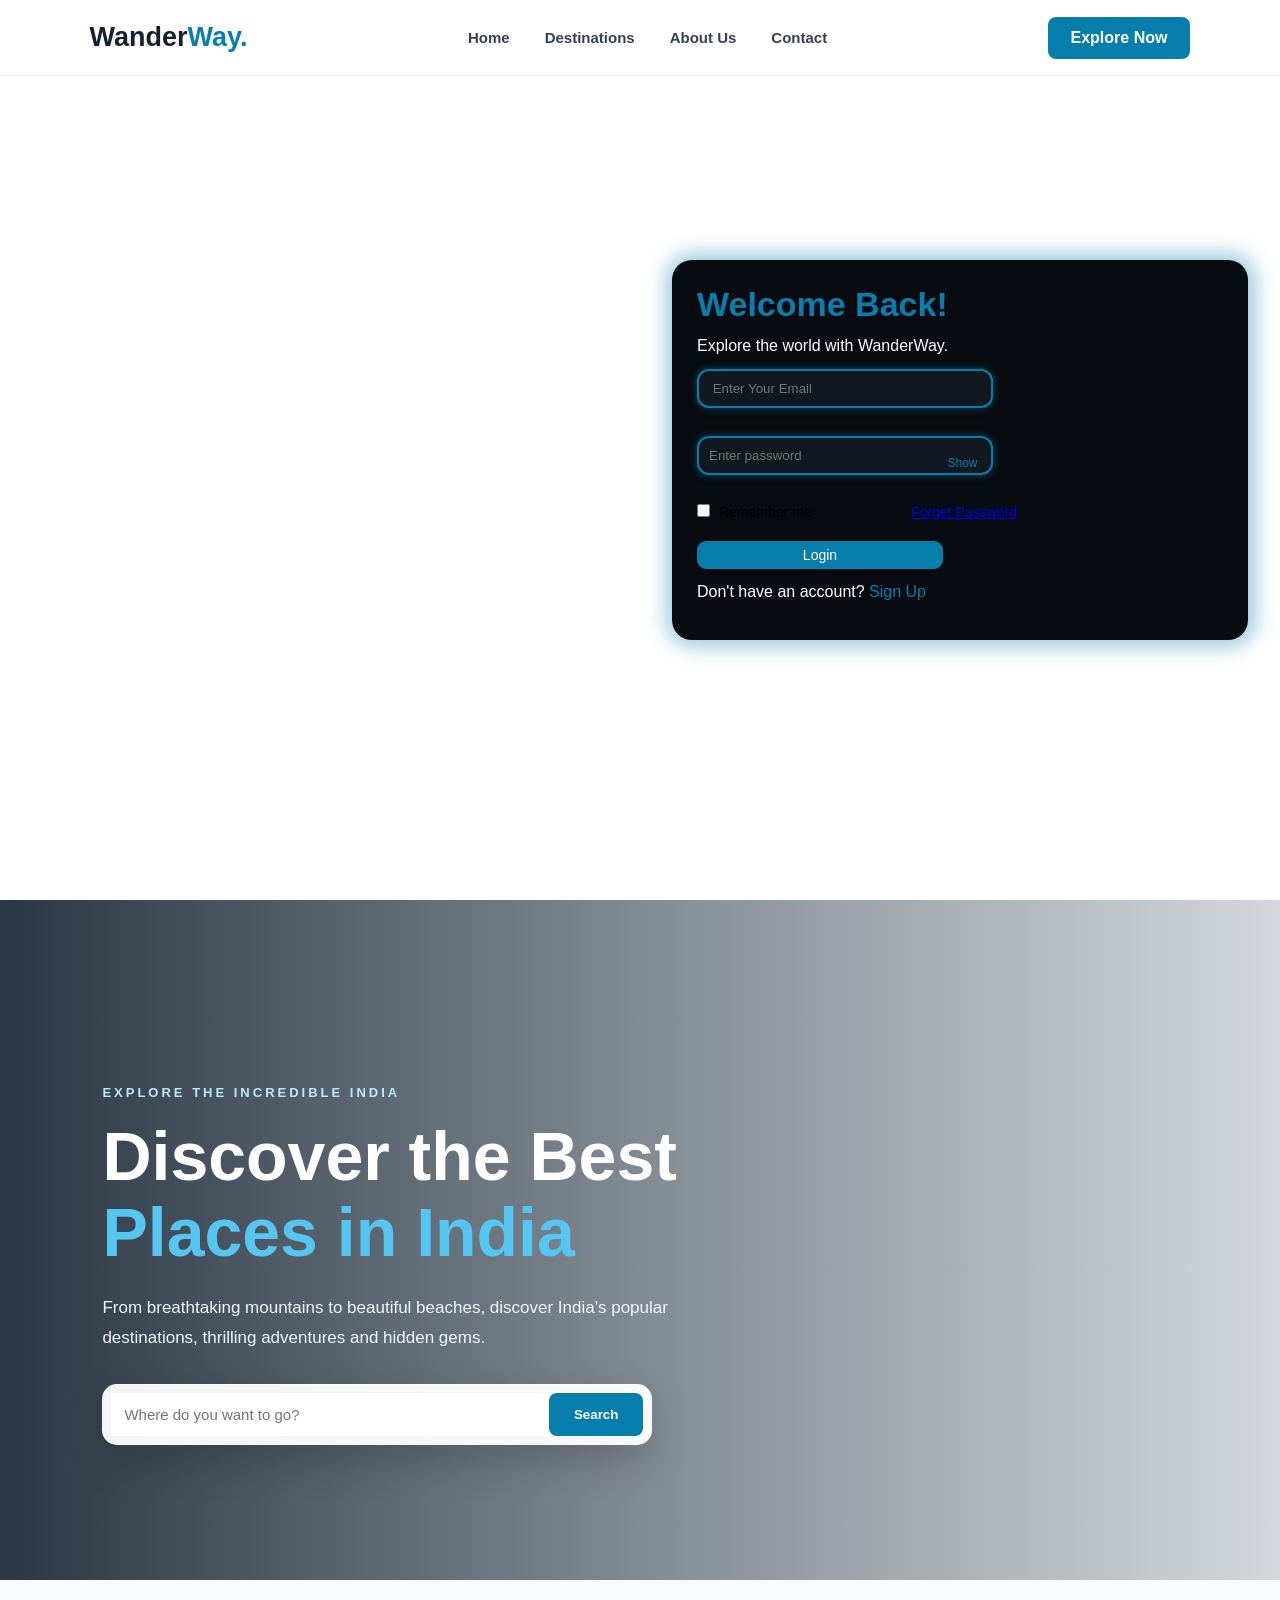
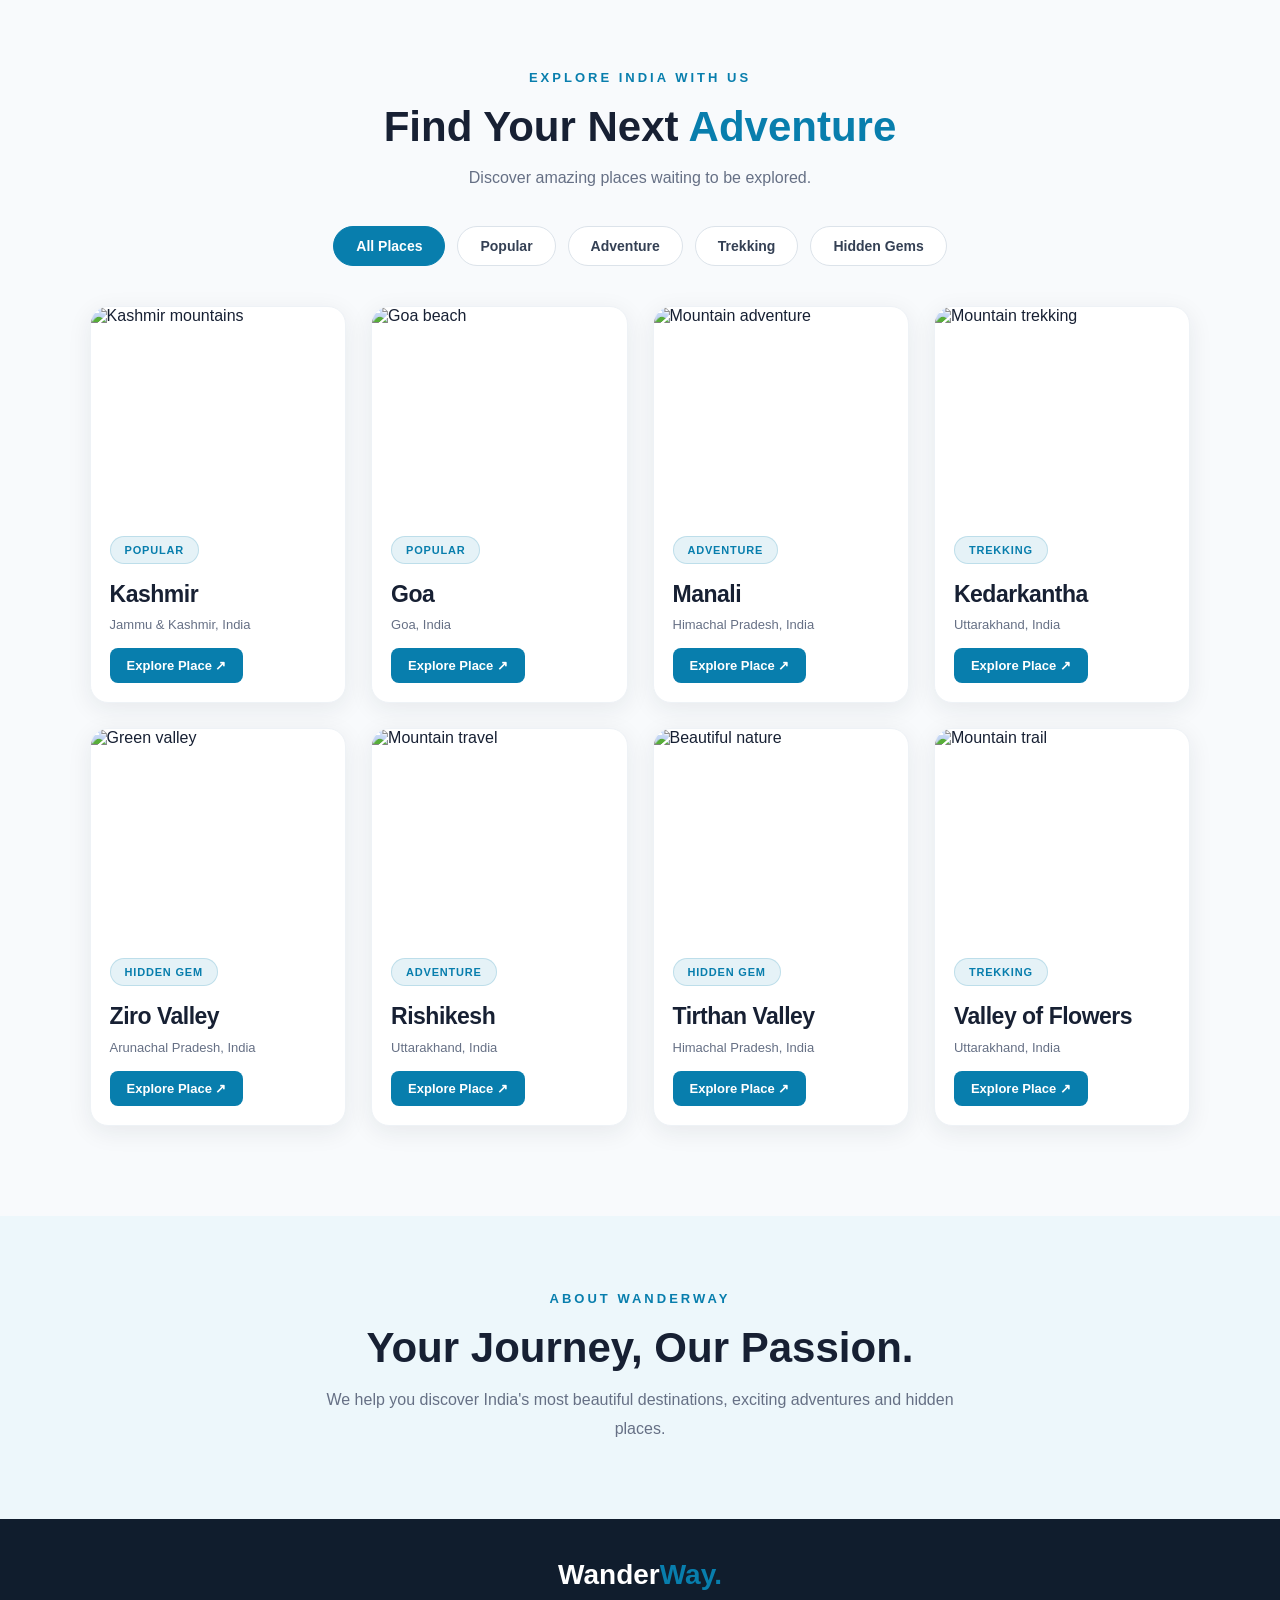
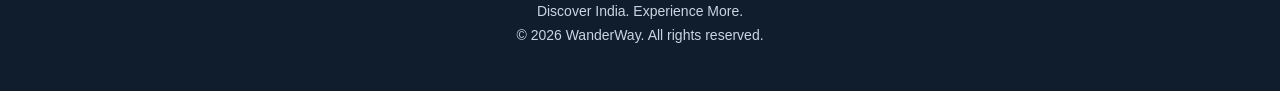
==== WanderWay/index.html @ ffa049cb "Update WanderWay website" ====
<!DOCTYPE html>
<html lang="en">
  <head>
    <meta charset="UTF-8" />
    <meta name="viewport" content="width=device-width, initial-scale=1.0" />
    <title>WanderWay - login-Page</title>
    <link rel="stylesheet" href="style.css" />
  </head>
  <body>
    <div class="login-container">
      <div class="login-image"></div>
      <div class="login-form">
        <!-- login card -->
        <div class="login-card">
          <h1>Welcome Back!</h1>
          <p>Explore the world with WanderWay.</p>
          <input
            type="email"
            name="email"
            id="email"
            placeholder=" Enter Your Email"
          />
          <p id="emailError"></p>

          <div class="password-box">
            <input
              type="password"
              name="password"
              id="password"
              placeholder="Enter password"
            />
            <button type="button" id="togglePassword">Show</button>
          </div>

          <p id="passwordError"></p>
          <div class="login-options">
            <div>
              <input type="checkbox" id="checkbox" />
              <label for="checkbox">Remember me</label>
            </div>
            <a href="#" id="forgetpassword">Forget Password</a>
          </div>
          <button type="button" id="loginButton">Login</button>
          <p id="loginMessage"></p>
          <p>Don't have an account? <a href="#" id="signup">Sign Up</a></p>
        </div>
        <div class="signup-card" id="signupCard">
          <h1>Create Account</h1>
          <p>Join WanderWay today!</p>
          <input type="text" id="signupName" placeholder="Enter your name" />

          <input type="email" id="signupEmail" placeholder="Enter your email" />

          <input
            type="password"
            id="signupPassword"
            placeholder="Create password"
          />

          <p id="signupMessage"></p>

          <button type="button" id="createAccount">Sign Up</button>

          <p>Already have an account? <a href="#" id="backToLogin">Login</a></p>
        </div>
      </div>
    </div>

    <!-- this is my wonderway home page -->

    <div class="home-page" id="homePage">
      <!-- Navbar -->
      <nav class="navbar">
        <a href="#" class="logo">Wander<span>Way.</span></a>

        <ul class="nav-links">
          <li><a href="#home">Home</a></li>
          <li><a href="#destinations">Destinations</a></li>
          <li><a href="#about">About Us</a></li>
          <li><a href="#contact">Contact</a></li>
        </ul>

        <a href="#destinations" class="explore-btn">Explore Now</a>
      </nav>

      <!-- Hero Section -->
      <section class="hero-section" id="home">
        <div class="hero-content">
          <p class="hero-tagline">EXPLORE THE INCREDIBLE INDIA</p>

          <h1>
            Discover the Best
            <span>Places in India</span>
          </h1>

          <p class="hero-description">
            From breathtaking mountains to beautiful beaches, discover India's
            popular destinations, thrilling adventures and hidden gems.
          </p>

          <div class="hero-search">
            <input
              type="text"
              id="destination"
              placeholder="Where do you want to go?"
            />
            <button type="button" id="searchButton">Search</button>
          </div>
        </div>
      </section>

      <!-- Destinations Section -->
      <section class="destinations-section" id="destinations">
        <div class="section-heading">
          <p class="section-tagline">EXPLORE INDIA WITH US</p>
          <h2>Find Your Next <span>Adventure</span></h2>
          <p>Discover amazing places waiting to be explored.</p>
        </div>

        <!-- Category Filters -->
        <div class="category-filters">
          <button class="filter-btn active" data-filter="all">
            All Places
          </button>
          <button class="filter-btn" data-filter="popular">Popular</button>
          <button class="filter-btn" data-filter="adventure">Adventure</button>
          <button class="filter-btn" data-filter="trekking">Trekking</button>
          <button class="filter-btn" data-filter="hidden">Hidden Gems</button>
        </div>

        <!-- Destination Cards -->
        <div class="destination-grid">
          <article class="destination-card" data-category="popular">
            <img
              src="https://images.unsplash.com/photo-1595815771614-ade9d652a65d"
              alt="Kashmir mountains"
            />
            <div class="destination-info">
              <span class="destination-type">Popular</span>
              <h3>Kashmir</h3>
              <p>Jammu & Kashmir, India</p>
              <a href="#">Explore Place ↗</a>
            </div>
          </article>

          <article class="destination-card" data-category="popular">
            <img
              src="https://images.unsplash.com/photo-1512343879784-a960bf40e7f2"
              alt="Goa beach"
            />
            <div class="destination-info">
              <span class="destination-type">Popular</span>
              <h3>Goa</h3>
              <p>Goa, India</p>
              <a href="#">Explore Place ↗</a>
            </div>
          </article>

          <article class="destination-card" data-category="adventure">
            <img
              src="https://images.unsplash.com/photo-1500530855697-b586d89ba3ee"
              alt="Mountain adventure"
            />
            <div class="destination-info">
              <span class="destination-type">Adventure</span>
              <h3>Manali</h3>
              <p>Himachal Pradesh, India</p>
              <a href="../Manali.html">Explore Place ↗</a>
            </div>
          </article>

          <article class="destination-card" data-category="trekking">
            <img
              src="https://images.unsplash.com/photo-1464822759023-fed622ff2c3b"
              alt="Mountain trekking"
            />
            <div class="destination-info">
              <span class="destination-type">Trekking</span>
              <h3>Kedarkantha</h3>
              <p>Uttarakhand, India</p>
              <a href="#">Explore Place ↗</a>
            </div>
          </article>

          <article class="destination-card" data-category="hidden">
            <img
              src="https://images.unsplash.com/photo-1500534623283-312aade485b7"
              alt="Green valley"
            />
            <div class="destination-info">
              <span class="destination-type">Hidden Gem</span>
              <h3>Ziro Valley</h3>
              <p>Arunachal Pradesh, India</p>
              <a href="#">Explore Place ↗</a>
            </div>
          </article>

          <article class="destination-card" data-category="adventure">
            <img
              src="https://images.unsplash.com/photo-1530789253388-582c481c54b0"
              alt="Mountain travel"
            />
            <div class="destination-info">
              <span class="destination-type">Adventure</span>
              <h3>Rishikesh</h3>
              <p>Uttarakhand, India</p>
              <a href="#">Explore Place ↗</a>
            </div>
          </article>

          <article class="destination-card" data-category="hidden">
            <img
              src="https://images.unsplash.com/photo-1470770841072-f978cf4d019e"
              alt="Beautiful nature"
            />
            <div class="destination-info">
              <span class="destination-type">Hidden Gem</span>
              <h3>Tirthan Valley</h3>
              <p>Himachal Pradesh, India</p>
              <a href="#">Explore Place ↗</a>
            </div>
          </article>

          <article class="destination-card" data-category="trekking">
            <img
              src="https://images.unsplash.com/photo-1464278533981-50106e6176b1"
              alt="Mountain trail"
            />
            <div class="destination-info">
              <span class="destination-type">Trekking</span>
              <h3>Valley of Flowers</h3>
              <p>Uttarakhand, India</p>
              <a href="#">Explore Place ↗</a>
            </div>
          </article>
        </div>
        <p id="noResults" class="no-results" hidden>
          No destinations found. Try another search.
        </p>
      </section>

      <!-- About Section -->
      <section class="about-section" id="about">
        <p class="section-tagline">ABOUT WANDERWAY</p>
        <h2>Your Journey, Our Passion.</h2>
        <p>
          We help you discover India's most beautiful destinations, exciting
          adventures and hidden places.
        </p>
      </section>

      <!-- Footer -->
      <footer class="footer" id="contact">
        <h2>Wander<span>Way.</span></h2>
        <p>Discover India. Experience More.</p>
        <p>© 2026 WanderWay. All rights reserved.</p>
      </footer>
    </div>

    <script src="script.js"></script>
  </body>
</html>
---- WanderWay/style.css ----
* {
  margin: 0;
  padding: 0;
  box-sizing: border-box;
}

html {
  scroll-behavior: smooth;
}

section {
  scroll-margin-top: 85px;
}

.destination-card img {
  transition: transform 0.5s ease;
}

.destination-card:hover img {
  transform: scale(1.06);
}

body {
  min-height: 100vh;
  background-color: white;
}

.login-container {
  display: flex;
}

.login-image {
  width: 50%;
  height: 100vh;
  background-image: url(https://images.unsplash.com/photo-1464822759023-fed622ff2c3b);
  background-size: cover;
  background-position: center;
}

.login-form {
  width: 50%;
  height: 100vh;
  display: flex;
  /* background-color: #080b10; */
  flex-direction: column;
  justify-content: center;
  align-items: center;
}
.login-card {
  background-color: #080b10;
  width: 90%;
  padding: 25px;
  margin: 20px auto;
  border-radius: 20px;
  box-shadow: 1px 0px 20px 7px rgba(8, 126, 173, 0.4);
}

.login-form h1 {
  font-size: 34px;
  font-family: sans-serif;
  color: #087ead;
  margin-bottom: 13px;
}
.login-form p {
  font-size: 16px;
  font-family: sans-serif;
  /* color: black; */
  color: white;
  margin-bottom: 14px;
}
.login-form input[type="email"],
.login-form input[type="password"] {
  background-color: #111820;
  color: white;
  border: 2px solid #087ead;
  box-shadow: 0 0 8px rgba(8, 126, 173, 0.5);
  border-radius: 12px;
  font-family: sans-serif;
  margin-bottom: 14px;
  width: 296px;
  padding: 10px;
}
.login-form button {
  width: 246px;
  padding: 6px;
  background-color: #087ead;
  color: #ffffff;
  border-radius: 9px;
  font-size: 14px;
  cursor: pointer;
  margin-top: 20px;
  border: none;
  transition: background-color 0.3s ease;
}
.login-form button:hover {
  background-color: #065f85;
}
.login-options {
  display: flex;
  justify-content: space-between;
  align-items: center;
  width: 320px;
}

.login-options input {
  width: auto;
  margin: 0 5px 0 0;
  padding: 0;
}

.login-options label,
.login-options a {
  font-family: sans-serif;
  font-size: 14px;
}
.login-form p a {
  color: #087ead;
  text-decoration: none;
  cursor: pointer;
}
.login-form a:hover {
  color: red;
}
@media screen and (max-width: 768px) {
  .login-container {
    flex-direction: column;
  }

  .login-image {
    width: 100%;
    height: 250px;
  }

  .login-form {
    width: 100%;
    height: auto;
    min-height: 600px;
  }
}

#togglePassword {
  width: 45px;
  min-width: 45px;
  padding: 5px 0;
  margin: 0;
  font-size: 12px;
  background: transparent;
  color: #087ead;
  border: none;
  box-shadow: none;
}

.password-box {
  position: relative;
  width: 296px;
}

.password-box input {
  width: 296px;
  padding-right: 55px;
}

.password-box button {
  position: absolute;
  right: 8px;
  top: 50%;
  transform: translateY(-50%);
}

.signup-card {
  display: none;
  background-color: #080b10;
  padding: 25px;
  width: 90%;
  border-radius: 20px;
  box-shadow: 1px 0px 20px 7px rgba(8, 126, 173, 0.4);
}
.login-container.hidden {
  display: none;
}

/* website home page code start  */

/* ===== WANDERWAY HOMEPAGE REDESIGN ===== */

.home-page {
  display: block;
  width: 100%;
  min-height: 100vh;
  padding: 0;
  background: #f8fafc;
  color: #172033;
  font-family: Arial, sans-serif;
}

/* Navbar */
.navbar {
  position: fixed;
  top: 0;
  left: 0;
  width: 100%;
  min-height: 76px;
  padding: 15px 7%;
  display: flex;
  justify-content: space-between;
  align-items: center;
  background: rgba(255, 255, 255, 0.96);
  backdrop-filter: blur(12px);
  border-bottom: 1px solid #e8edf2;
  z-index: 1000;
}

.logo {
  color: #172033;
  font-size: 27px;
  font-weight: 800;
  text-decoration: none;
}

.logo span,
.footer h2 span {
  color: #087ead;
}

.nav-links {
  display: flex;
  align-items: center;
  gap: 35px;
  list-style: none;
}

.nav-links a {
  color: #344054;
  font-size: 15px;
  font-weight: 600;
  text-decoration: none;
  transition: 0.3s;
}

.nav-links a:hover {
  color: #087ead;
}

.explore-btn {
  padding: 12px 23px;
  background: #087ead;
  color: white;
  border-radius: 8px;
  text-decoration: none;
  font-weight: 600;
  transition: 0.3s;
}

.explore-btn:hover {
  background: #065f85;
  transform: translateY(-2px);
}

/* Hero Section */
.hero-section {
  min-height: 680px;
  margin: 0;
  padding: 150px 8% 100px;
  display: flex;
  align-items: center;
  border-radius: 0;
  background-image:
    linear-gradient(
      90deg,
      rgba(5, 20, 35, 0.85) 0%,
      rgba(5, 20, 35, 0.45) 55%,
      rgba(5, 20, 35, 0.15) 100%
    ),
    url("https://images.openai.com/static-rsc-4/PXBtFiewvP2LhEfCslxIpvulha0e_VchylE4EGirnYfs2NIfSUAtC0NJ8qTiN0fyqgF_hk4_YjqXNaZl1xUAh01r5FtqUPo2lRVZr529P7PoVu7prH20L0Iqnc_D52lgZ511XGOJdSyg9WPDm82MaHCR8qUGJrDUYWQuc3KH6t2OP2kdVnl0-TIoycPTOc1s?purpose=fullsize");
  background-size: cover;
  background-position: center;
}

.hero-content {
  max-width: 680px;
}

.hero-tagline,
.section-tagline {
  color: #087ead;
  font-size: 13px;
  font-weight: 700;
  letter-spacing: 3px;
  margin-bottom: 18px;
}

.hero-tagline {
  color: #b9e9ff;
}

.hero-content h1 {
  color: white;
  font-size: clamp(42px, 6vw, 68px);
  line-height: 1.12;
  margin-bottom: 22px;
  font-weight: 800;
}

.hero-content h1 span {
  display: block;
  color: #55c5f2;
}

.hero-description {
  max-width: 570px;
  color: #f1f5f9;
  font-size: 17px;
  line-height: 1.8;
  margin-bottom: 30px;
}

/* Search */
.hero-search {
  display: flex;
  max-width: 550px;
  padding: 8px;
  background: rgba(255, 255, 255, 0.95);
  border: 1px solid rgba(255, 255, 255, 0.5);
  border-radius: 15px;
  box-shadow: 0 15px 40px rgba(0, 0, 0, 0.2);
  transition: 0.3s ease;
}

.hero-search:focus-within {
  box-shadow: 0 0 0 4px rgba(85, 197, 242, 0.25);
  transform: translateY(-2px);
}
.hero-search input {
  flex: 1;
  min-width: 0;
  padding: 13px;
  border: none;
  outline: none;
  font-size: 15px;
}

.hero-search button {
  padding: 13px 25px;
  background: #087ead;
  color: white;
  border: none;
  border-radius: 8px;
  cursor: pointer;
  font-weight: 600;
  transition: 0.3s;
}

.hero-search button:hover {
  background: #065f85;
}

/* Destinations */
.destinations-section {
  padding: 90px 7%;
}

.section-heading {
  text-align: center;
  margin-bottom: 35px;
}

.section-heading h2,
.about-section h2 {
  color: #172033;
  font-size: clamp(30px, 4vw, 42px);
  margin-bottom: 14px;
}

.section-heading h2 span {
  color: #087ead;
}

.section-heading > p:last-child {
  color: #667085;
  font-size: 16px;
  line-height: 1.6;
}

/* Category buttons */
.category-filters {
  display: flex;
  justify-content: center;
  flex-wrap: wrap;
  gap: 12px;
  margin-bottom: 40px;
}

.filter-btn {
  padding: 11px 22px;
  border: 1px solid #dce3ea;
  border-radius: 30px;
  background: white;
  color: #344054;
  font-size: 14px;
  font-weight: 600;
  cursor: pointer;
  transition: 0.3s;
}

.filter-btn:hover,
.filter-btn.active {
  background: #087ead;
  color: white;
  border-color: #087ead;
}

/* Destination cards */
.destination-grid {
  display: grid;
  grid-template-columns: repeat(4, minmax(0, 1fr));
  gap: 25px;
}
.destination-card {
  overflow: hidden;
  background: white;
  border: 1px solid #eef2f6;
  border-radius: 18px;
  box-shadow: 0 6px 24px rgba(23, 32, 51, 0.08);
  transition:
    transform 0.35s ease,
    box-shadow 0.35s ease;
}

.destination-card:hover {
  transform: translateY(-8px);
  box-shadow: 0 15px 35px rgba(23, 32, 51, 0.15);
}

.destination-card img {
  display: block;
  width: 100%;
  height: 210px;
  object-fit: cover;
}

.destination-info {
  padding: 19px;
}

.destination-type {
  display: inline-block;
  padding: 7px 14px;
  background: rgba(8, 126, 173, 0.1);
  color: #087ead;
  border: 1px solid rgba(8, 126, 173, 0.18);
  border-radius: 50px;
  font-size: 11px;
  font-weight: 700;
  letter-spacing: 0.8px;
  text-transform: uppercase;
  margin-bottom: 3px;
}

.destination-info h3 {
  margin: 13px 0 8px;
  color: #172033;
  font-size: 23px;
  font-weight: 750;
  letter-spacing: -0.5px;
  line-height: 1.3;
  transition: color 0.3s ease;
}

.destination-card:hover .destination-info h3 {
  color: #087ead;
}

.destination-info p {
  margin-bottom: 16px;
  color: #667085;
  font-size: 13px;
}

.destination-info a {
  display: inline-block;
  padding: 10px 17px;
  background: #087ead;
  color: white;
  font-size: 13px;
  font-weight: 600;
  border-radius: 8px;
  text-decoration: none;
  transition: all 0.3s ease;
}

.destination-info a:hover {
  background: #065f85;
  transform: translateY(-3px);
  box-shadow: 0 5px 15px rgba(8, 126, 173, 0.25);
}

.no-results {
  text-align: center;
  color: #667085;
  margin-top: 30px;
}

/* About */
.about-section {
  padding: 75px 7%;
  text-align: center;
  background: #edf7fb;
}

.about-section > p:last-child {
  max-width: 650px;
  margin: 0 auto;
  color: #667085;
  font-size: 16px;
  line-height: 1.8;
}

/* Footer */
.footer {
  padding: 40px 7%;
  text-align: center;
  background: #101d2d;
  color: white;
}

.footer h2 {
  margin-bottom: 12px;
  font-size: 28px;
}

.footer p {
  margin: 8px 0;
  color: #cbd5e1;
  font-size: 14px;
}

/* Responsive */
@media (max-width: 1000px) {
  .destination-grid {
    grid-template-columns: repeat(2, minmax(0, 1fr));
  }

  .nav-links {
    gap: 18px;
  }
}

@media (max-width: 650px) {
  .navbar {
    padding: 14px 5%;
    flex-wrap: wrap;
    gap: 12px;
  }

  .logo {
    font-size: 23px;
  }

  .nav-links {
    order: 3;
    width: 100%;
    justify-content: center;
    gap: 20px;
  }

  .nav-links a {
    font-size: 13px;
  }

  .explore-btn {
    padding: 10px 14px;
    font-size: 13px;
  }

  .hero-section {
    min-height: 620px;
    padding: 160px 6% 60px;
  }

  .hero-content h1 {
    font-size: 43px;
  }

  .hero-description {
    font-size: 15px;
  }

  .hero-search {
    flex-direction: column;
    gap: 8px;
  }

  .hero-search button {
    width: 100%;
  }

  .destinations-section {
    padding: 65px 5%;
  }

  .destination-grid {
    grid-template-columns: 1fr;
  }

  .destination-card img {
    height: 230px;
  }
}

.hero-content {
  max-width: 680px;
  animation: heroReveal 1s ease forwards;
}

@keyframes heroReveal {
  from {
    opacity: 0;
    transform: translateY(30px);
  }

  to {
    opacity: 1;
    transform: translateY(0);
  }
}
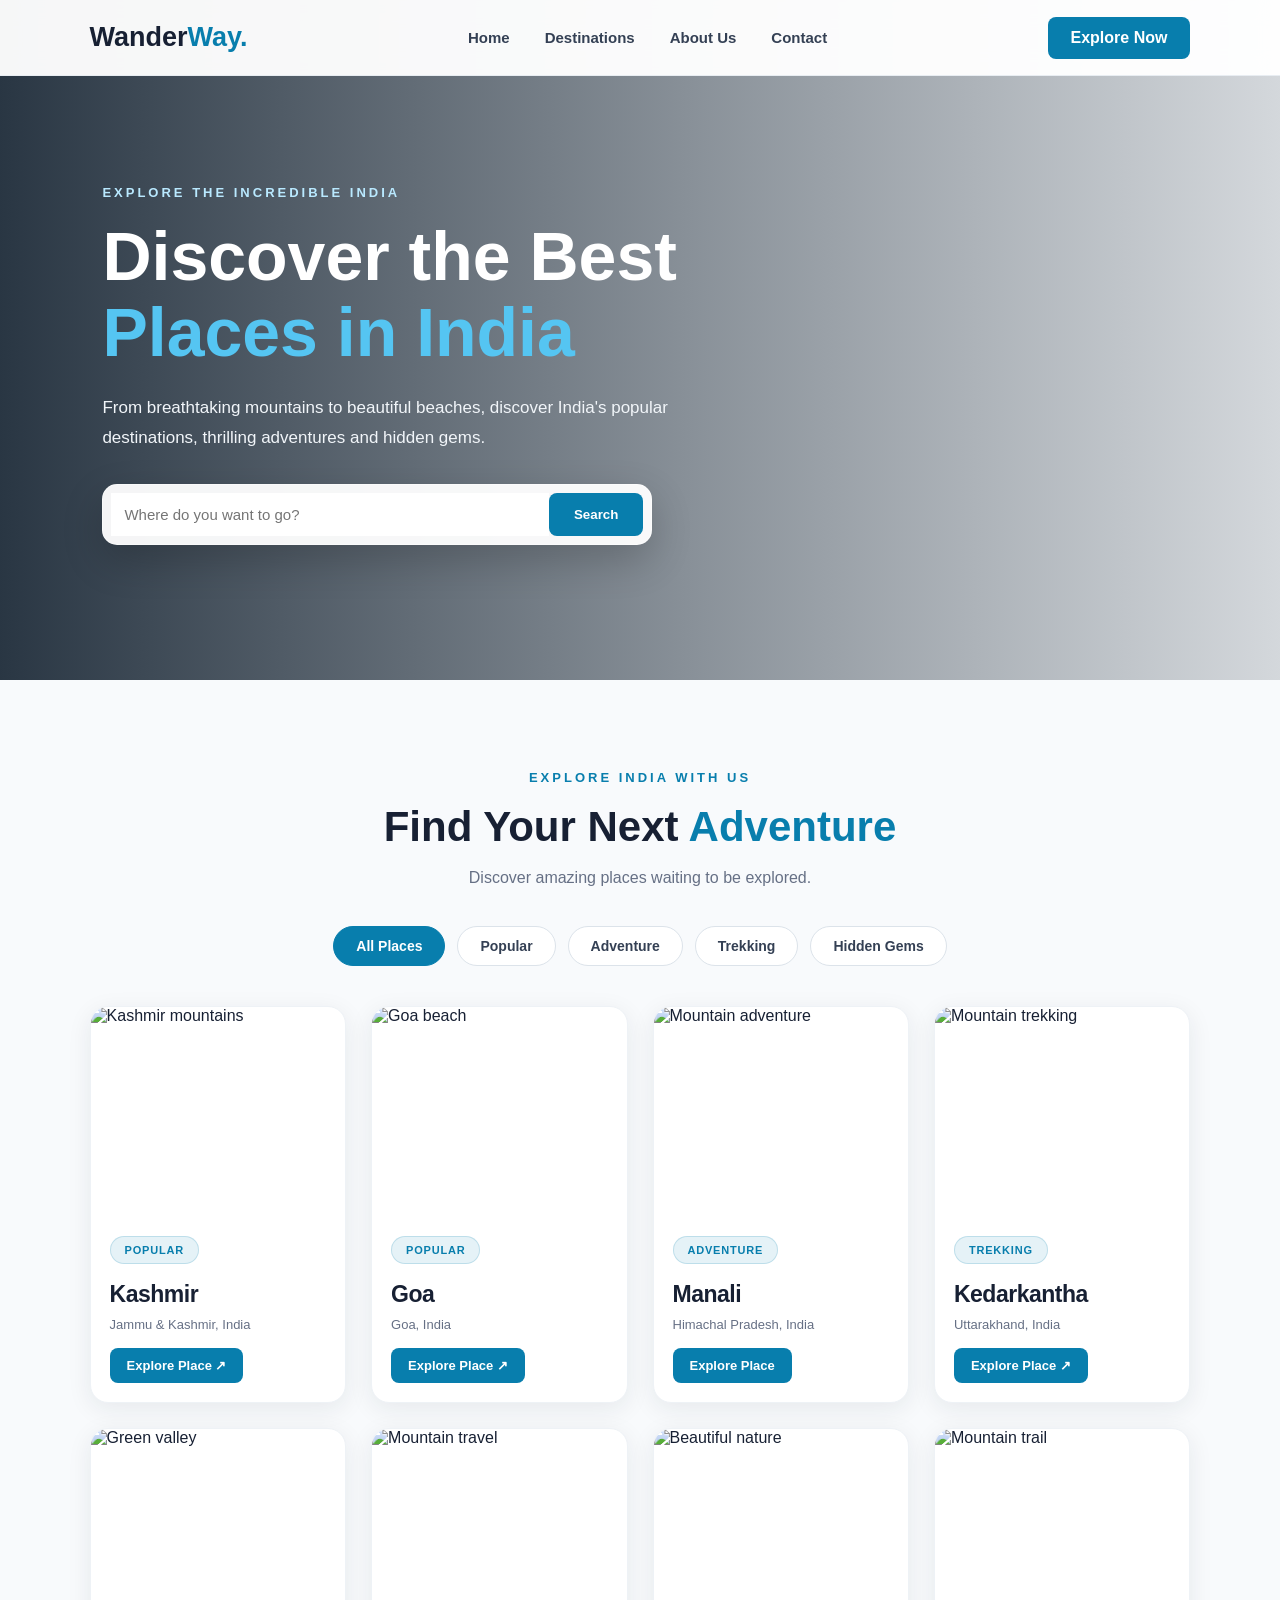
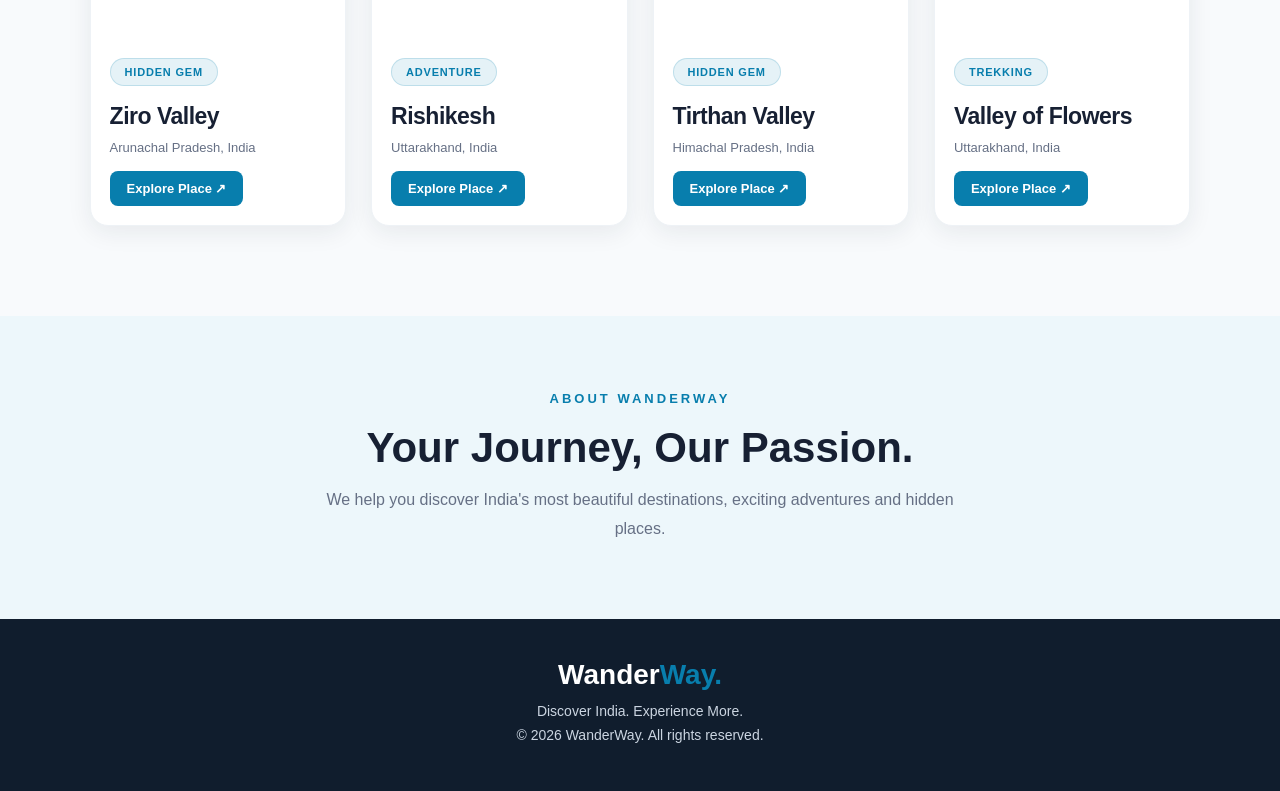
==== commit 2b1d25cd: "Fix Manali navigation and bypass login" ====
--- a/WanderWay/index.html
+++ b/WanderWay/index.html
@@ -1,4 +1,4 @@
-<!DOCTYPE html>
+<!doctype html>
 <html lang="en">
   <head>
     <meta charset="UTF-8" />
@@ -165,7 +165,7 @@
               <span class="destination-type">Adventure</span>
               <h3>Manali</h3>
               <p>Himachal Pradesh, India</p>
-              <a href="../Manali.html">Explore Place ↗</a>
+              <a href="../Manali.html">Explore Place</a>
             </div>
           </article>
 
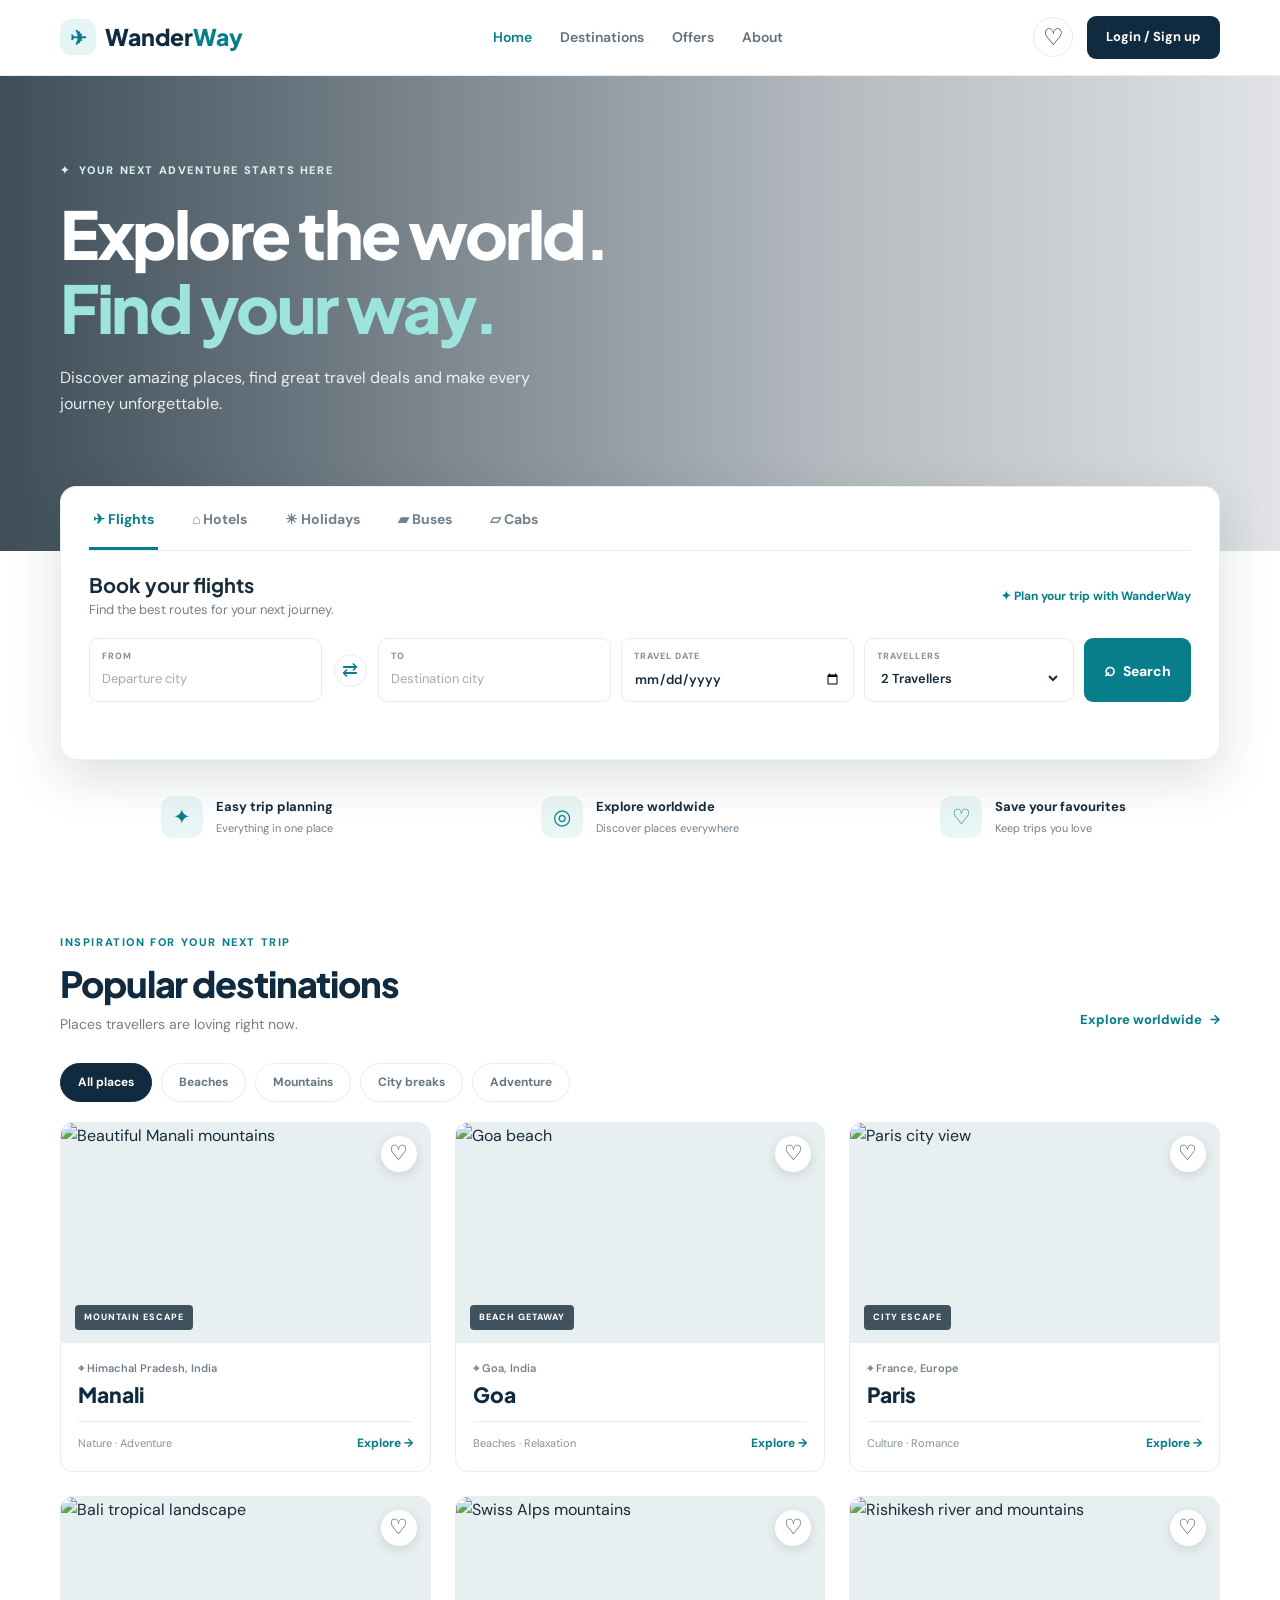
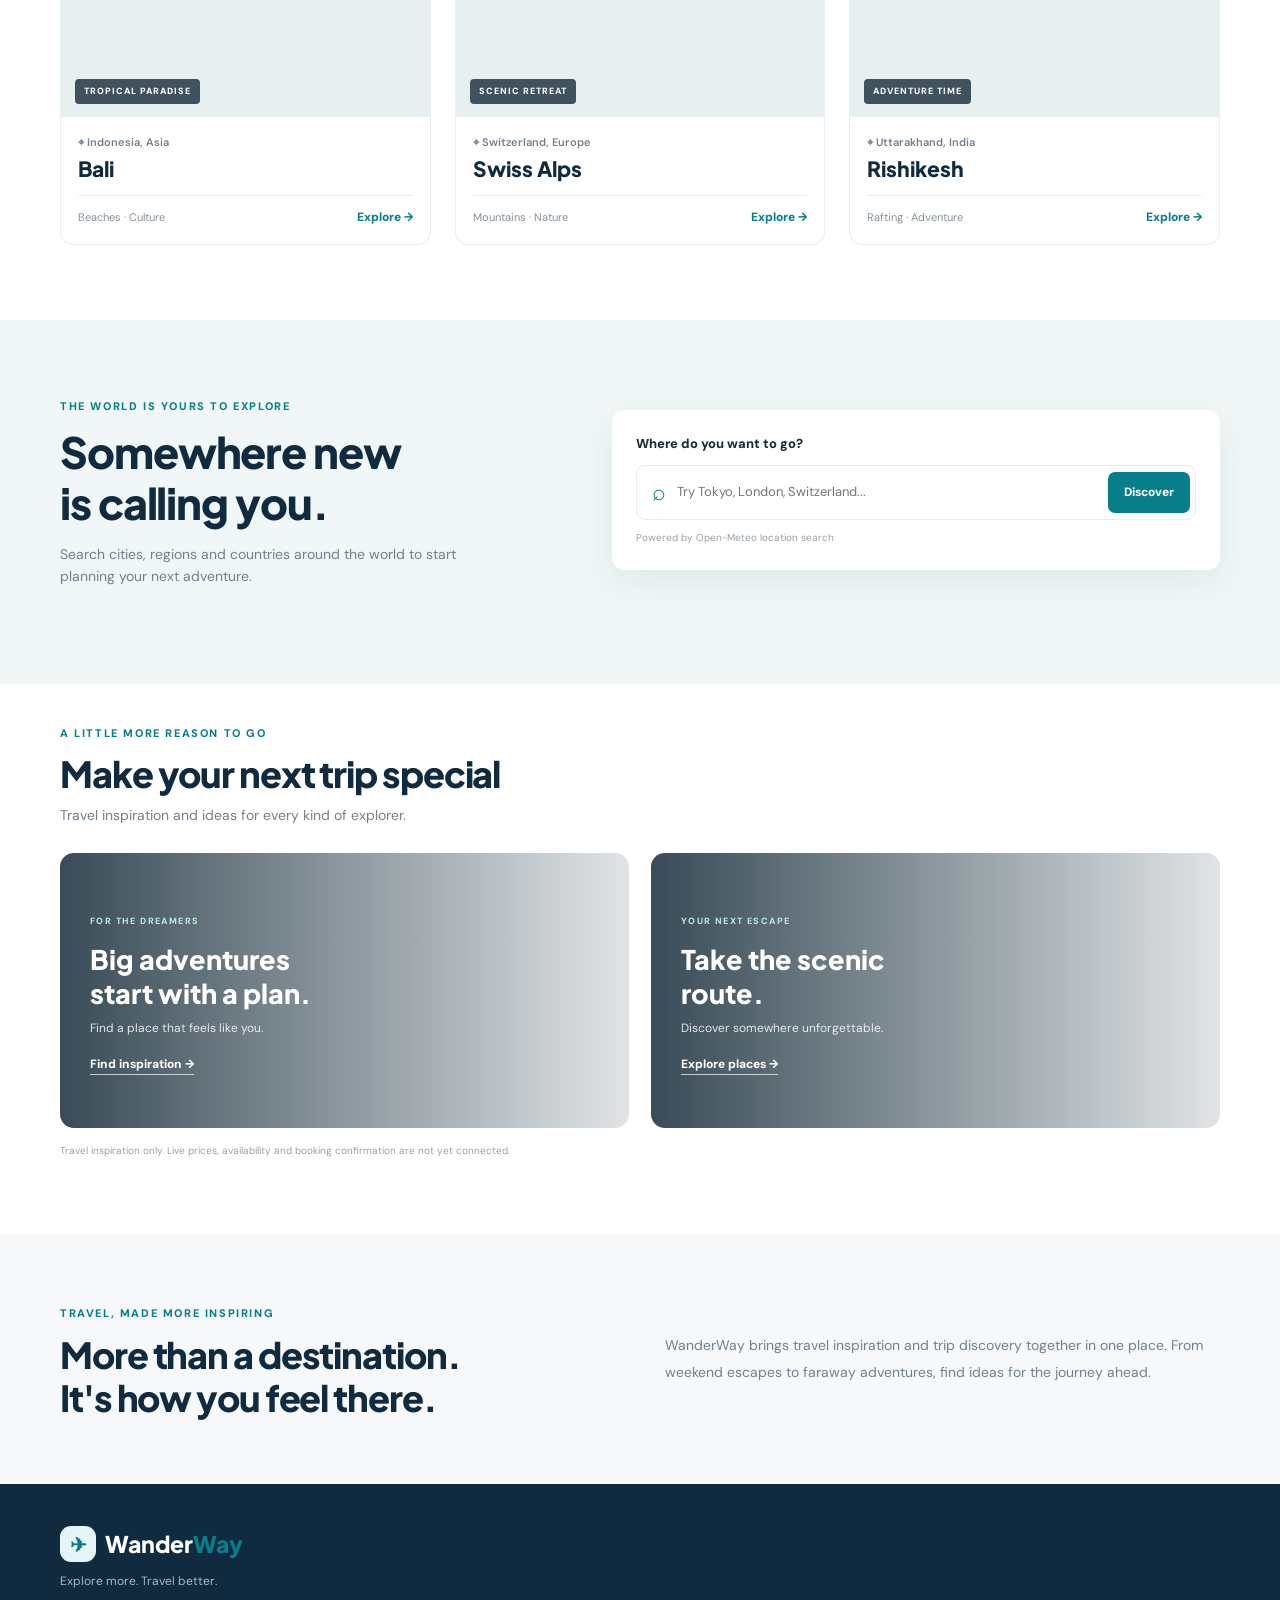
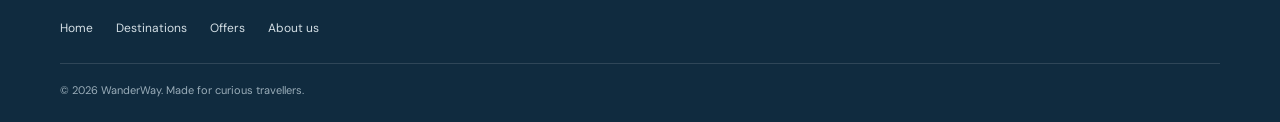
==== commit 5c4deb2f: "Upgrade WanderWay travel booking homepage" ====
--- a/WanderWay/index.html
+++ b/WanderWay/index.html
@@ -1,262 +1,320 @@
-<!doctype html>
+
+<!DOCTYPE html>
 <html lang="en">
-  <head>
-    <meta charset="UTF-8" />
-    <meta name="viewport" content="width=device-width, initial-scale=1.0" />
-    <title>WanderWay - login-Page</title>
-    <link rel="stylesheet" href="style.css" />
-  </head>
-  <body>
-    <div class="login-container">
-      <div class="login-image"></div>
-      <div class="login-form">
-        <!-- login card -->
-        <div class="login-card">
-          <h1>Welcome Back!</h1>
-          <p>Explore the world with WanderWay.</p>
-          <input
-            type="email"
-            name="email"
-            id="email"
-            placeholder=" Enter Your Email"
-          />
-          <p id="emailError"></p>
-
-          <div class="password-box">
-            <input
-              type="password"
-              name="password"
-              id="password"
-              placeholder="Enter password"
-            />
-            <button type="button" id="togglePassword">Show</button>
-          </div>
-
-          <p id="passwordError"></p>
-          <div class="login-options">
-            <div>
-              <input type="checkbox" id="checkbox" />
-              <label for="checkbox">Remember me</label>
-            </div>
-            <a href="#" id="forgetpassword">Forget Password</a>
-          </div>
-          <button type="button" id="loginButton">Login</button>
-          <p id="loginMessage"></p>
-          <p>Don't have an account? <a href="#" id="signup">Sign Up</a></p>
-        </div>
-        <div class="signup-card" id="signupCard">
-          <h1>Create Account</h1>
-          <p>Join WanderWay today!</p>
-          <input type="text" id="signupName" placeholder="Enter your name" />
-
-          <input type="email" id="signupEmail" placeholder="Enter your email" />
-
-          <input
-            type="password"
-            id="signupPassword"
-            placeholder="Create password"
-          />
-
-          <p id="signupMessage"></p>
-
-          <button type="button" id="createAccount">Sign Up</button>
-
-          <p>Already have an account? <a href="#" id="backToLogin">Login</a></p>
-        </div>
-      </div>
+<head>
+  <meta charset="UTF-8">
+  <meta name="viewport" content="width=device-width, initial-scale=1.0">
+  <meta name="description" content="Discover destinations, compare travel options and plan your next journey with WanderWay.">
+  <title>WanderWay | Explore More. Travel Better.</title>
+  <link rel="preconnect" href="https://fonts.googleapis.com">
+  <link rel="preconnect" href="https://fonts.gstatic.com" crossorigin>
+  <link href="https://fonts.googleapis.com/css2?family=DM+Sans:wght@400;500;600;700;800&family=Plus+Jakarta+Sans:wght@400;500;600;700;800&display=swap" rel="stylesheet">
+  <link rel="stylesheet" href="style.css">
+</head>
+<body>
+
+  <!-- NAVBAR -->
+  <header class="site-header">
+    <nav class="navbar container">
+      <a href="#home" class="brand">
+        <span class="brand-icon">✈</span>
+        <span>Wander<span>Way</span></span>
+      </a>
+
+      <button class="menu-toggle" id="menuToggle" aria-label="Open navigation">☰</button>
+
+      <div class="nav-links" id="navLinks">
+        <a href="#home" class="nav-link active">Home</a>
+        <a href="#destinations" class="nav-link">Destinations</a>
+        <a href="#offers" class="nav-link">Offers</a>
+        <a href="#about" class="nav-link">About</a>
+      </div>
+
+      <div class="nav-actions">
+        <button class="icon-button" id="savedButton" aria-label="Saved destinations">♡</button>
+        <button class="login-button" id="loginButton">Login / Sign up</button>
+      </div>
+    </nav>
+  </header>
+
+  <main>
+    <!-- HERO -->
+    <section class="hero" id="home">
+      <div class="hero-overlay"></div>
+      <div class="container hero-content">
+        <div class="hero-tag"><span>✦</span> YOUR NEXT ADVENTURE STARTS HERE</div>
+        <h1>Explore the world.<br><span>Find your way.</span></h1>
+        <p>Discover amazing places, find great travel deals and make every journey unforgettable.</p>
+      </div>
+    </section>
+
+    <!-- BOOKING PANEL -->
+    <section class="booking-section container">
+      <div class="booking-panel">
+        <div class="booking-tabs" role="tablist">
+          <button class="booking-tab active" data-type="flights">✈ Flights</button>
+          <button class="booking-tab" data-type="hotels">⌂ Hotels</button>
+          <button class="booking-tab" data-type="holidays">☀ Holidays</button>
+          <button class="booking-tab" data-type="buses">▰ Buses</button>
+          <button class="booking-tab" data-type="cabs">▱ Cabs</button>
+        </div>
+
+        <div class="booking-heading">
+          <div>
+            <h2 id="bookingTitle">Book your flights</h2>
+            <p id="bookingSubtitle">Find the best routes for your next journey.</p>
+          </div>
+          <span class="booking-note">✦ Plan your trip with WanderWay</span>
+        </div>
+
+        <form id="bookingForm" class="booking-form">
+          <div class="field-group">
+            <label for="fromInput" id="fromLabel">FROM</label>
+            <input id="fromInput" type="text" placeholder="Departure city" required>
+          </div>
+
+          <div class="swap-button-wrap">
+            <button type="button" id="swapButton" class="swap-button" aria-label="Swap locations">⇄</button>
+          </div>
+
+          <div class="field-group">
+            <label for="toInput" id="toLabel">TO</label>
+            <input id="toInput" type="text" placeholder="Destination city" required>
+          </div>
+
+          <div class="field-group">
+            <label for="travelDate" id="dateLabel">TRAVEL DATE</label>
+            <input id="travelDate" type="date" required>
+          </div>
+
+          <div class="field-group guest-field">
+            <label for="travellers">TRAVELLERS</label>
+            <select id="travellers">
+              <option>1 Traveller</option>
+              <option selected>2 Travellers</option>
+              <option>3 Travellers</option>
+              <option>4 Travellers</option>
+              <option>5+ Travellers</option>
+            </select>
+          </div>
+
+          <button type="submit" class="search-button"><span>⌕</span> Search</button>
+        </form>
+        <p class="booking-message" id="bookingMessage" aria-live="polite"></p>
+      </div>
+    </section>
+
+    <!-- QUICK BENEFITS -->
+    <section class="benefits container">
+      <div class="benefit-item"><span>✦</span><div><strong>Easy trip planning</strong><small>Everything in one place</small></div></div>
+      <div class="benefit-item"><span>◎</span><div><strong>Explore worldwide</strong><small>Discover places everywhere</small></div></div>
+      <div class="benefit-item"><span>♡</span><div><strong>Save your favourites</strong><small>Keep trips you love</small></div></div>
+    </section>
+
+    <!-- DESTINATIONS -->
+    <section class="section container" id="destinations">
+      <div class="section-heading">
+        <div>
+          <span class="eyebrow">INSPIRATION FOR YOUR NEXT TRIP</span>
+          <h2>Popular destinations</h2>
+          <p>Places travellers are loving right now.</p>
+        </div>
+        <a href="#worldSearch" class="text-link">Explore worldwide <span>→</span></a>
+      </div>
+
+      <div class="filter-list" id="filterList">
+        <button class="filter-btn active" data-filter="all">All places</button>
+        <button class="filter-btn" data-filter="beach">Beaches</button>
+        <button class="filter-btn" data-filter="mountain">Mountains</button>
+        <button class="filter-btn" data-filter="city">City breaks</button>
+        <button class="filter-btn" data-filter="adventure">Adventure</button>
+      </div>
+
+      <div class="destination-grid" id="destinationGrid">
+        <article class="destination-card" data-category="mountain" data-name="Manali" data-country="India">
+          <div class="destination-image">
+            <img src="https://images.unsplash.com/photo-1626621341517-bbf3d9990a23?auto=format&fit=crop&w=900&q=85" alt="Beautiful Manali mountains" loading="lazy">
+            <button class="save-card" aria-label="Save Manali">♡</button>
+            <span class="image-label">MOUNTAIN ESCAPE</span>
+          </div>
+          <div class="destination-info">
+            <div class="destination-location">⌖ Himachal Pradesh, India</div>
+            <h3>Manali</h3>
+            <div class="card-bottom"><span>Nature · Adventure</span><a href="Manali.html">Explore →</a></div>
+          </div>
+        </article>
+
+        <article class="destination-card" data-category="beach" data-name="Goa" data-country="India">
+          <div class="destination-image">
+            <img src="https://images.unsplash.com/photo-1512343879784-a960bf40e7f2?auto=format&fit=crop&w=900&q=85" alt="Goa beach" loading="lazy">
+            <button class="save-card" aria-label="Save Goa">♡</button>
+            <span class="image-label">BEACH GETAWAY</span>
+          </div>
+          <div class="destination-info">
+            <div class="destination-location">⌖ Goa, India</div>
+            <h3>Goa</h3>
+            <div class="card-bottom"><span>Beaches · Relaxation</span><a href="#worldSearch" class="explore-search" data-place="Goa">Explore →</a></div>
+          </div>
+        </article>
+
+        <article class="destination-card" data-category="city" data-name="Paris" data-country="France">
+          <div class="destination-image">
+            <img src="https://images.unsplash.com/photo-1502602898657-3e91760cbb34?auto=format&fit=crop&w=900&q=85" alt="Paris city view" loading="lazy">
+            <button class="save-card" aria-label="Save Paris">♡</button>
+            <span class="image-label">CITY ESCAPE</span>
+          </div>
+          <div class="destination-info">
+            <div class="destination-location">⌖ France, Europe</div>
+            <h3>Paris</h3>
+            <div class="card-bottom"><span>Culture · Romance</span><a href="#worldSearch" class="explore-search" data-place="Paris">Explore →</a></div>
+          </div>
+        </article>
+
+        <article class="destination-card" data-category="beach" data-name="Bali" data-country="Indonesia">
+          <div class="destination-image">
+            <img src="https://images.unsplash.com/photo-1537996194471-e657df975ab4?auto=format&fit=crop&w=900&q=85" alt="Bali tropical landscape" loading="lazy">
+            <button class="save-card" aria-label="Save Bali">♡</button>
+            <span class="image-label">TROPICAL PARADISE</span>
+          </div>
+          <div class="destination-info">
+            <div class="destination-location">⌖ Indonesia, Asia</div>
+            <h3>Bali</h3>
+            <div class="card-bottom"><span>Beaches · Culture</span><a href="#worldSearch" class="explore-search" data-place="Bali">Explore →</a></div>
+          </div>
+        </article>
+
+        <article class="destination-card" data-category="mountain" data-name="Swiss Alps" data-country="Switzerland">
+          <div class="destination-image">
+            <img src="https://images.unsplash.com/photo-1531366936337-7c912a4589a7?auto=format&fit=crop&w=900&q=85" alt="Swiss Alps mountains" loading="lazy">
+            <button class="save-card" aria-label="Save Swiss Alps">♡</button>
+            <span class="image-label">SCENIC RETREAT</span>
+          </div>
+          <div class="destination-info">
+            <div class="destination-location">⌖ Switzerland, Europe</div>
+            <h3>Swiss Alps</h3>
+            <div class="card-bottom"><span>Mountains · Nature</span><a href="#worldSearch" class="explore-search" data-place="Swiss Alps">Explore →</a></div>
+          </div>
+        </article>
+
+        <article class="destination-card" data-category="adventure" data-name="Rishikesh" data-country="India">
+          <div class="destination-image">
+            <img src="https://images.unsplash.com/photo-1595815771614-ade9d652a65d?auto=format&fit=crop&w=900&q=85" alt="Rishikesh river and mountains" loading="lazy">
+            <button class="save-card" aria-label="Save Rishikesh">♡</button>
+            <span class="image-label">ADVENTURE TIME</span>
+          </div>
+          <div class="destination-info">
+            <div class="destination-location">⌖ Uttarakhand, India</div>
+            <h3>Rishikesh</h3>
+            <div class="card-bottom"><span>Rafting · Adventure</span><a href="#worldSearch" class="explore-search" data-place="Rishikesh">Explore →</a></div>
+          </div>
+        </article>
+      </div>
+    </section>
+
+    <!-- WORLDWIDE SEARCH -->
+    <section class="world-search-section" id="worldSearch">
+      <div class="container world-search-inner">
+        <div class="world-search-copy">
+          <span class="eyebrow">THE WORLD IS YOURS TO EXPLORE</span>
+          <h2>Somewhere new<br>is calling you.</h2>
+          <p>Search cities, regions and countries around the world to start planning your next adventure.</p>
+        </div>
+
+        <form class="world-search-form" id="worldSearchForm">
+          <label for="destinationSearch">Where do you want to go?</label>
+          <div class="world-search-input">
+            <span>⌕</span>
+            <input type="search" id="destinationSearch" placeholder="Try Tokyo, London, Switzerland..." required>
+            <button type="submit">Discover</button>
+          </div>
+          <small>Powered by Open-Meteo location search</small>
+        </form>
+      </div>
+      <div class="container">
+        <div id="apiStatus" class="api-status" aria-live="polite"></div>
+        <div id="apiResults" class="api-result-grid"></div>
+      </div>
+    </section>
+
+    <!-- OFFERS -->
+    <section class="section container" id="offers">
+      <div class="section-heading">
+        <div>
+          <span class="eyebrow">A LITTLE MORE REASON TO GO</span>
+          <h2>Make your next trip special</h2>
+          <p>Travel inspiration and ideas for every kind of explorer.</p>
+        </div>
+      </div>
+
+      <div class="offer-grid">
+        <article class="offer-card offer-one">
+          <div><span class="offer-tag">FOR THE DREAMERS</span><h3>Big adventures<br>start with a plan.</h3><p>Find a place that feels like you.</p><a href="#destinations">Find inspiration →</a></div>
+        </article>
+        <article class="offer-card offer-two">
+          <div><span class="offer-tag">YOUR NEXT ESCAPE</span><h3>Take the scenic<br>route.</h3><p>Discover somewhere unforgettable.</p><a href="#worldSearch">Explore places →</a></div>
+        </article>
+      </div>
+      <p class="demo-note">Travel inspiration only. Live prices, availability and booking confirmation are not yet connected.</p>
+    </section>
+
+    <!-- ABOUT -->
+    <section class="about-section" id="about">
+      <div class="container about-inner">
+        <div>
+          <span class="eyebrow">TRAVEL, MADE MORE INSPIRING</span>
+          <h2>More than a destination.<br>It's how you feel there.</h2>
+        </div>
+        <p>WanderWay brings travel inspiration and trip discovery together in one place. From weekend escapes to faraway adventures, find ideas for the journey ahead.</p>
+      </div>
+    </section>
+  </main>
+
+  <!-- FOOTER -->
+  <footer class="footer">
+    <div class="container footer-content">
+      <div>
+        <a href="#home" class="brand footer-brand"><span class="brand-icon">✈</span><span>Wander<span>Way</span></span></a>
+        <p>Explore more. Travel better.</p>
+      </div>
+      <div class="footer-links">
+        <a href="#home">Home</a>
+        <a href="#destinations">Destinations</a>
+        <a href="#offers">Offers</a>
+        <a href="#about">About us</a>
+      </div>
+      <div class="footer-bottom">© <span id="year"></span> WanderWay. Made for curious travellers.</div>
     </div>
-
-    <!-- this is my wonderway home page -->
-
-    <div class="home-page" id="homePage">
-      <!-- Navbar -->
-      <nav class="navbar">
-        <a href="#" class="logo">Wander<span>Way.</span></a>
-
-        <ul class="nav-links">
-          <li><a href="#home">Home</a></li>
-          <li><a href="#destinations">Destinations</a></li>
-          <li><a href="#about">About Us</a></li>
-          <li><a href="#contact">Contact</a></li>
-        </ul>
-
-        <a href="#destinations" class="explore-btn">Explore Now</a>
-      </nav>
-
-      <!-- Hero Section -->
-      <section class="hero-section" id="home">
-        <div class="hero-content">
-          <p class="hero-tagline">EXPLORE THE INCREDIBLE INDIA</p>
-
-          <h1>
-            Discover the Best
-            <span>Places in India</span>
-          </h1>
-
-          <p class="hero-description">
-            From breathtaking mountains to beautiful beaches, discover India's
-            popular destinations, thrilling adventures and hidden gems.
-          </p>
-
-          <div class="hero-search">
-            <input
-              type="text"
-              id="destination"
-              placeholder="Where do you want to go?"
-            />
-            <button type="button" id="searchButton">Search</button>
-          </div>
-        </div>
-      </section>
-
-      <!-- Destinations Section -->
-      <section class="destinations-section" id="destinations">
-        <div class="section-heading">
-          <p class="section-tagline">EXPLORE INDIA WITH US</p>
-          <h2>Find Your Next <span>Adventure</span></h2>
-          <p>Discover amazing places waiting to be explored.</p>
-        </div>
-
-        <!-- Category Filters -->
-        <div class="category-filters">
-          <button class="filter-btn active" data-filter="all">
-            All Places
-          </button>
-          <button class="filter-btn" data-filter="popular">Popular</button>
-          <button class="filter-btn" data-filter="adventure">Adventure</button>
-          <button class="filter-btn" data-filter="trekking">Trekking</button>
-          <button class="filter-btn" data-filter="hidden">Hidden Gems</button>
-        </div>
-
-        <!-- Destination Cards -->
-        <div class="destination-grid">
-          <article class="destination-card" data-category="popular">
-            <img
-              src="https://images.unsplash.com/photo-1595815771614-ade9d652a65d"
-              alt="Kashmir mountains"
-            />
-            <div class="destination-info">
-              <span class="destination-type">Popular</span>
-              <h3>Kashmir</h3>
-              <p>Jammu & Kashmir, India</p>
-              <a href="#">Explore Place ↗</a>
-            </div>
-          </article>
-
-          <article class="destination-card" data-category="popular">
-            <img
-              src="https://images.unsplash.com/photo-1512343879784-a960bf40e7f2"
-              alt="Goa beach"
-            />
-            <div class="destination-info">
-              <span class="destination-type">Popular</span>
-              <h3>Goa</h3>
-              <p>Goa, India</p>
-              <a href="#">Explore Place ↗</a>
-            </div>
-          </article>
-
-          <article class="destination-card" data-category="adventure">
-            <img
-              src="https://images.unsplash.com/photo-1500530855697-b586d89ba3ee"
-              alt="Mountain adventure"
-            />
-            <div class="destination-info">
-              <span class="destination-type">Adventure</span>
-              <h3>Manali</h3>
-              <p>Himachal Pradesh, India</p>
-              <a href="../Manali.html">Explore Place</a>
-            </div>
-          </article>
-
-          <article class="destination-card" data-category="trekking">
-            <img
-              src="https://images.unsplash.com/photo-1464822759023-fed622ff2c3b"
-              alt="Mountain trekking"
-            />
-            <div class="destination-info">
-              <span class="destination-type">Trekking</span>
-              <h3>Kedarkantha</h3>
-              <p>Uttarakhand, India</p>
-              <a href="#">Explore Place ↗</a>
-            </div>
-          </article>
-
-          <article class="destination-card" data-category="hidden">
-            <img
-              src="https://images.unsplash.com/photo-1500534623283-312aade485b7"
-              alt="Green valley"
-            />
-            <div class="destination-info">
-              <span class="destination-type">Hidden Gem</span>
-              <h3>Ziro Valley</h3>
-              <p>Arunachal Pradesh, India</p>
-              <a href="#">Explore Place ↗</a>
-            </div>
-          </article>
-
-          <article class="destination-card" data-category="adventure">
-            <img
-              src="https://images.unsplash.com/photo-1530789253388-582c481c54b0"
-              alt="Mountain travel"
-            />
-            <div class="destination-info">
-              <span class="destination-type">Adventure</span>
-              <h3>Rishikesh</h3>
-              <p>Uttarakhand, India</p>
-              <a href="#">Explore Place ↗</a>
-            </div>
-          </article>
-
-          <article class="destination-card" data-category="hidden">
-            <img
-              src="https://images.unsplash.com/photo-1470770841072-f978cf4d019e"
-              alt="Beautiful nature"
-            />
-            <div class="destination-info">
-              <span class="destination-type">Hidden Gem</span>
-              <h3>Tirthan Valley</h3>
-              <p>Himachal Pradesh, India</p>
-              <a href="#">Explore Place ↗</a>
-            </div>
-          </article>
-
-          <article class="destination-card" data-category="trekking">
-            <img
-              src="https://images.unsplash.com/photo-1464278533981-50106e6176b1"
-              alt="Mountain trail"
-            />
-            <div class="destination-info">
-              <span class="destination-type">Trekking</span>
-              <h3>Valley of Flowers</h3>
-              <p>Uttarakhand, India</p>
-              <a href="#">Explore Place ↗</a>
-            </div>
-          </article>
-        </div>
-        <p id="noResults" class="no-results" hidden>
-          No destinations found. Try another search.
-        </p>
-      </section>
-
-      <!-- About Section -->
-      <section class="about-section" id="about">
-        <p class="section-tagline">ABOUT WANDERWAY</p>
-        <h2>Your Journey, Our Passion.</h2>
-        <p>
-          We help you discover India's most beautiful destinations, exciting
-          adventures and hidden places.
-        </p>
-      </section>
-
-      <!-- Footer -->
-      <footer class="footer" id="contact">
-        <h2>Wander<span>Way.</span></h2>
-        <p>Discover India. Experience More.</p>
-        <p>© 2026 WanderWay. All rights reserved.</p>
-      </footer>
+  </footer>
+
+  <!-- LOGIN MODAL -->
+  <div class="modal" id="authModal" aria-hidden="true">
+    <div class="modal-backdrop" id="modalBackdrop"></div>
+    <div class="modal-box">
+      <button class="modal-close" id="closeModal" aria-label="Close">×</button>
+      <a href="#home" class="brand modal-brand"><span class="brand-icon">✈</span><span>Wander<span>Way</span></span></a>
+      <h2 id="authTitle">Welcome back!</h2>
+      <p id="authDescription">Sign in to save your favourite places.</p>
+
+      <form id="authForm">
+        <div class="auth-name hidden" id="nameField">
+          <label for="authName">Your name</label>
+          <input type="text" id="authName" placeholder="Enter your name">
+        </div>
+        <label for="authEmail">Email address</label>
+        <input type="email" id="authEmail" placeholder="you@example.com" required>
+        <label for="authPassword">Password</label>
+        <div class="password-wrap">
+          <input type="password" id="authPassword" placeholder="Enter password" required minlength="6">
+          <button type="button" id="togglePassword">Show</button>
+        </div>
+        <button type="submit" class="primary-button auth-submit" id="authSubmit">Login</button>
+      </form>
+      <p class="auth-switch" id="authSwitch">New to WanderWay? <button type="button" id="switchAuth">Create an account</button></p>
+      <p class="auth-message" id="authMessage" aria-live="polite"></p>
+      <small class="demo-note">Demo account interface only. Do not enter a real or sensitive password.</small>
     </div>
-
-    <script src="script.js"></script>
-  </body>
+  </div>
+
+  <script src="script.js"></script>
+</body>
 </html>
--- a/WanderWay/style.css
+++ b/WanderWay/style.css
@@ -1,3 +1,16 @@
+
+:root {
+  --primary: #087e8b;
+  --primary-dark: #06636d;
+  --navy: #102b3f;
+  --text: #182b3a;
+  --muted: #73808c;
+  --border: #e7edf0;
+  --surface: #ffffff;
+  --background: #f7f9fa;
+  --shadow: 0 12px 35px rgba(20, 48, 65, 0.08);
+}
+
 * {
   margin: 0;
   padding: 0;
@@ -6,620 +19,1213 @@
 
 html {
   scroll-behavior: smooth;
-}
-
-section {
-  scroll-margin-top: 85px;
-}
-
-.destination-card img {
-  transition: transform 0.5s ease;
-}
-
-.destination-card:hover img {
+  scroll-padding-top: 90px;
+}
+
+body {
+  font-family: "DM Sans", sans-serif;
+  color: var(--text);
+  background: var(--surface);
+  line-height: 1.6;
+}
+
+button, input, select {
+  font: inherit;
+}
+
+button, a {
+  -webkit-tap-highlight-color: transparent;
+}
+
+button {
+  cursor: pointer;
+}
+
+a {
+  color: inherit;
+  text-decoration: none;
+}
+
+img {
+  display: block;
+  max-width: 100%;
+}
+
+.container {
+  width: min(1160px, calc(100% - 48px));
+  margin-inline: auto;
+}
+
+/* NAVBAR */
+.site-header {
+  height: 76px;
+  background: #fff;
+  position: sticky;
+  top: 0;
+  z-index: 100;
+  border-bottom: 1px solid var(--border);
+}
+
+.navbar {
+  height: 100%;
+  display: flex;
+  align-items: center;
+  justify-content: space-between;
+  gap: 30px;
+}
+
+.brand {
+  display: inline-flex;
+  align-items: center;
+  gap: 9px;
+  font-family: "Plus Jakarta Sans", sans-serif;
+  font-size: 23px;
+  font-weight: 800;
+  color: var(--navy);
+  white-space: nowrap;
+}
+
+.brand > span:last-child > span {
+  color: var(--primary);
+}
+
+.brand-icon {
+  display: grid;
+  place-items: center;
+  width: 36px;
+  height: 36px;
+  border-radius: 11px;
+  background: #e5f5f5;
+  color: var(--primary);
+  font-size: 20px;
+}
+
+.nav-links, .nav-actions {
+  display: flex;
+  align-items: center;
+  gap: 28px;
+}
+
+.nav-link {
+  font-size: 14px;
+  font-weight: 600;
+  color: #61707c;
+  transition: .2s;
+}
+
+.nav-link:hover, .nav-link.active {
+  color: var(--primary);
+}
+
+.nav-actions {
+  gap: 14px;
+}
+
+.icon-button {
+  width: 40px;
+  height: 40px;
+  border: 1px solid var(--border);
+  border-radius: 50%;
+  background: #fff;
+  font-size: 23px;
+  color: var(--navy);
+}
+
+.login-button {
+  background: var(--navy);
+  color: white;
+  border: 0;
+  border-radius: 9px;
+  padding: 11px 19px;
+  font-size: 13px;
+  font-weight: 700;
+}
+
+.menu-toggle {
+  display: none;
+  border: 0;
+  background: none;
+  color: var(--navy);
+  font-size: 25px;
+}
+
+/* HERO */
+.hero {
+  min-height: 475px;
+  background: url("https://images.unsplash.com/photo-1476514525535-07fb3b4ae5f1?auto=format&fit=crop&w=2000&q=90") center 48% / cover no-repeat;
+  position: relative;
+  display: flex;
+  align-items: center;
+  color: white;
+}
+
+.hero-overlay {
+  position: absolute;
+  inset: 0;
+  background: linear-gradient(90deg, rgba(8, 28, 42, .78), rgba(8, 28, 42, .30) 65%, rgba(8, 28, 42, .12));
+}
+
+.hero-content {
+  position: relative;
+  z-index: 1;
+  padding-top: 20px;
+  padding-bottom: 75px;
+}
+
+.hero-tag, .eyebrow {
+  color: var(--primary);
+  font-size: 11px;
+  font-weight: 800;
+  letter-spacing: 1.6px;
+}
+
+.hero-tag {
+  display: inline-flex;
+  align-items: center;
+  gap: 8px;
+  color: #d5f4f2;
+  margin-bottom: 18px;
+}
+
+.hero h1 {
+  font-family: "Plus Jakarta Sans", sans-serif;
+  font-size: clamp(40px, 6vw, 66px);
+  line-height: 1.12;
+  letter-spacing: -2.5px;
+  font-weight: 800;
+  max-width: 700px;
+}
+
+.hero h1 span {
+  color: #9de4df;
+}
+
+.hero-content > p {
+  max-width: 520px;
+  color: rgba(255,255,255,.88);
+  font-size: 16px;
+  margin-top: 20px;
+}
+
+/* BOOKING PANEL */
+.booking-section {
+  position: relative;
+  z-index: 3;
+  margin-top: -65px;
+}
+
+.booking-panel {
+  background: white;
+  border-radius: 16px;
+  padding: 0 28px 25px;
+  box-shadow: 0 18px 50px rgba(14, 40, 55, .15);
+  border: 1px solid rgba(230,238,240,.8);
+}
+
+.booking-tabs {
+  display: flex;
+  gap: 30px;
+  overflow-x: auto;
+  border-bottom: 1px solid var(--border);
+}
+
+.booking-tab {
+  flex: 0 0 auto;
+  background: transparent;
+  border: 0;
+  padding: 21px 4px 17px;
+  color: #71808b;
+  font-size: 14px;
+  font-weight: 700;
+  border-bottom: 3px solid transparent;
+}
+
+.booking-tab.active {
+  color: var(--primary);
+  border-color: var(--primary);
+}
+
+.booking-heading {
+  display: flex;
+  justify-content: space-between;
+  align-items: center;
+  padding: 21px 0 17px;
+}
+
+.booking-heading h2 {
+  font: 700 20px "Plus Jakarta Sans", sans-serif;
+}
+
+.booking-heading p {
+  color: var(--muted);
+  font-size: 13px;
+  margin-top: 3px;
+}
+
+.booking-note {
+  color: var(--primary);
+  font-size: 12px;
+  font-weight: 700;
+}
+
+.booking-form {
+  display: grid;
+  grid-template-columns: 1fr 36px 1fr 1fr .9fr auto;
+  align-items: stretch;
+  gap: 10px;
+}
+
+.field-group {
+  min-width: 0;
+  display: flex;
+  flex-direction: column;
+  gap: 5px;
+  border: 1px solid var(--border);
+  border-radius: 9px;
+  padding: 10px 12px;
+  background: #fff;
+}
+
+.field-group:focus-within {
+  border-color: var(--primary);
+  box-shadow: 0 0 0 3px rgba(8,126,139,.08);
+}
+
+.field-group label {
+  color: #84919a;
+  font-size: 9px;
+  font-weight: 800;
+  letter-spacing: 1px;
+}
+
+.field-group input, .field-group select {
+  width: 100%;
+  border: 0;
+  outline: 0;
+  color: var(--text);
+  background: transparent;
+  font-size: 13px;
+  font-weight: 600;
+  min-width: 0;
+}
+
+.field-group input::placeholder {
+  color: #a0abb2;
+  font-weight: 400;
+}
+
+.swap-button-wrap {
+  display: grid;
+  place-items: center;
+}
+
+.swap-button {
+  width: 33px;
+  height: 33px;
+  border: 1px solid var(--border);
+  background: white;
+  color: var(--primary);
+  border-radius: 50%;
+  font-size: 19px;
+}
+
+.search-button, .primary-button {
+  border: 0;
+  border-radius: 9px;
+  background: var(--primary);
+  color: white;
+  padding: 0 20px;
+  font-size: 14px;
+  font-weight: 800;
+  transition: .2s;
+}
+
+.search-button:hover, .primary-button:hover {
+  background: var(--primary-dark);
+  transform: translateY(-1px);
+}
+
+.search-button span {
+  font-size: 19px;
+  margin-right: 5px;
+}
+
+.booking-message {
+  min-height: 20px;
+  margin-top: 12px;
+  color: var(--primary);
+  font-size: 12px;
+  font-weight: 600;
+}
+
+/* BENEFITS */
+.benefits {
+  display: grid;
+  grid-template-columns: repeat(3, 1fr);
+  gap: 20px;
+  padding-top: 36px;
+  padding-bottom: 55px;
+}
+
+.benefit-item {
+  display: flex;
+  align-items: center;
+  justify-content: center;
+  gap: 13px;
+}
+
+.benefit-item > span {
+  display: grid;
+  place-items: center;
+  width: 42px;
+  height: 42px;
+  border-radius: 12px;
+  background: #eaf6f5;
+  color: var(--primary);
+  font-size: 21px;
+}
+
+.benefit-item strong, .benefit-item small {
+  display: block;
+}
+
+.benefit-item strong {
+  font-size: 13px;
+}
+
+.benefit-item small {
+  color: var(--muted);
+  font-size: 11px;
+  margin-top: 2px;
+}
+
+/* SECTIONS */
+.section {
+  padding-top: 35px;
+  padding-bottom: 75px;
+}
+
+.section-heading {
+  display: flex;
+  align-items: end;
+  justify-content: space-between;
+  gap: 20px;
+  margin-bottom: 27px;
+}
+
+.section-heading h2, .world-search-copy h2, .about-inner h2 {
+  font: 800 clamp(27px, 4vw, 36px)/1.2 "Plus Jakarta Sans", sans-serif;
+  color: var(--navy);
+  letter-spacing: -1.1px;
+  margin-top: 8px;
+}
+
+.section-heading p {
+  color: var(--muted);
+  font-size: 14px;
+  margin-top: 8px;
+}
+
+.text-link {
+  color: var(--primary);
+  font-size: 13px;
+  font-weight: 800;
+  white-space: nowrap;
+  padding-bottom: 5px;
+}
+
+.text-link span {
+  margin-left: 5px;
+}
+
+.filter-list {
+  display: flex;
+  gap: 9px;
+  overflow-x: auto;
+  padding-bottom: 20px;
+}
+
+.filter-btn {
+  border: 1px solid var(--border);
+  background: white;
+  border-radius: 30px;
+  padding: 9px 17px;
+  color: #667783;
+  font-size: 12px;
+  font-weight: 700;
+  white-space: nowrap;
+}
+
+.filter-btn.active, .filter-btn:hover {
+  background: var(--navy);
+  border-color: var(--navy);
+  color: white;
+}
+
+/* DESTINATION CARDS */
+.destination-grid {
+  display: grid;
+  grid-template-columns: repeat(3, minmax(0, 1fr));
+  gap: 24px;
+}
+
+.destination-card {
+  min-width: 0;
+  background: white;
+  border: 1px solid var(--border);
+  border-radius: 13px;
+  overflow: hidden;
+  transition: transform .25s, box-shadow .25s;
+}
+
+.destination-card:hover {
+  transform: translateY(-5px);
+  box-shadow: var(--shadow);
+}
+
+.destination-image {
+  height: 220px;
+  position: relative;
+  overflow: hidden;
+  background: #e8eff0;
+}
+
+.destination-image img {
+  width: 100%;
+  height: 100%;
+  object-fit: cover;
+  transition: transform .5s;
+}
+
+.destination-card:hover .destination-image img {
   transform: scale(1.06);
 }
 
-body {
-  min-height: 100vh;
-  background-color: white;
-}
-
-.login-container {
-  display: flex;
-}
-
-.login-image {
-  width: 50%;
-  height: 100vh;
-  background-image: url(https://images.unsplash.com/photo-1464822759023-fed622ff2c3b);
+.save-card {
+  position: absolute;
+  top: 13px;
+  right: 13px;
+  display: grid;
+  place-items: center;
+  width: 36px;
+  height: 36px;
+  border: 0;
+  border-radius: 50%;
+  background: white;
+  color: #314451;
+  font-size: 21px;
+  box-shadow: 0 3px 12px rgba(0,0,0,.12);
+}
+
+.save-card.saved {
+  color: #e24f69;
+}
+
+.image-label {
+  position: absolute;
+  bottom: 13px;
+  left: 14px;
+  background: rgba(12,34,48,.76);
+  color: white;
+  border-radius: 4px;
+  padding: 5px 9px;
+  font-size: 9px;
+  font-weight: 800;
+  letter-spacing: 1px;
+}
+
+.destination-info {
+  padding: 17px;
+}
+
+.destination-location {
+  color: var(--muted);
+  font-size: 11px;
+  font-weight: 600;
+}
+
+.destination-info h3 {
+  font: 800 21px "Plus Jakarta Sans", sans-serif;
+  color: var(--navy);
+  margin-top: 4px;
+}
+
+.card-bottom {
+  display: flex;
+  justify-content: space-between;
+  align-items: center;
+  gap: 10px;
+  margin-top: 13px;
+  padding-top: 12px;
+  border-top: 1px solid var(--border);
+}
+
+.card-bottom > span {
+  color: #84919a;
+  font-size: 11px;
+}
+
+.card-bottom a {
+  color: var(--primary);
+  font-size: 12px;
+  font-weight: 800;
+}
+
+.destination-card.hidden-card {
+  display: none;
+}
+
+/* WORLD SEARCH */
+.world-search-section {
+  padding: 72px 0;
+  background: #f1f7f7;
+}
+
+.world-search-inner {
+  display: grid;
+  grid-template-columns: .9fr 1.1fr;
+  align-items: center;
+  gap: 55px;
+}
+
+.world-search-copy h2 {
+  font-size: clamp(32px, 4vw, 43px);
+}
+
+.world-search-copy p {
+  max-width: 440px;
+  color: var(--muted);
+  font-size: 14px;
+  margin-top: 14px;
+}
+
+.world-search-form {
+  background: white;
+  padding: 24px;
+  border-radius: 13px;
+  box-shadow: var(--shadow);
+}
+
+.world-search-form > label {
+  display: block;
+  font-size: 13px;
+  font-weight: 800;
+  margin-bottom: 10px;
+}
+
+.world-search-input {
+  display: flex;
+  align-items: center;
+  border: 1px solid var(--border);
+  border-radius: 9px;
+  padding: 5px;
+  gap: 9px;
+}
+
+.world-search-input > span {
+  padding-left: 10px;
+  font-size: 23px;
+  color: var(--primary);
+}
+
+.world-search-input input {
+  flex: 1;
+  min-width: 0;
+  border: 0;
+  outline: 0;
+  padding: 11px 2px;
+  font-size: 13px;
+}
+
+.world-search-input button {
+  border: 0;
+  border-radius: 7px;
+  background: var(--primary);
+  color: white;
+  padding: 11px 16px;
+  font-size: 12px;
+  font-weight: 800;
+}
+
+.world-search-form small {
+  display: block;
+  color: #96a1a8;
+  font-size: 10px;
+  margin-top: 10px;
+}
+
+.api-status {
+  color: var(--primary);
+  font-size: 13px;
+  font-weight: 600;
+  margin-top: 24px;
+}
+
+.api-result-grid {
+  display: grid;
+  grid-template-columns: repeat(4, minmax(0, 1fr));
+  gap: 17px;
+  margin-top: 17px;
+}
+
+.api-place-card {
+  background: white;
+  border: 1px solid var(--border);
+  border-radius: 11px;
+  overflow: hidden;
+  box-shadow: 0 5px 20px rgba(20,48,65,.04);
+}
+
+.api-place-card img {
+  width: 100%;
+  height: 135px;
+  object-fit: cover;
+  background: #dce9e9;
+}
+
+.api-place-info {
+  padding: 13px;
+}
+
+.api-place-info h3 {
+  color: var(--navy);
+  font: 700 15px "Plus Jakarta Sans", sans-serif;
+}
+
+.api-place-info p {
+  color: var(--muted);
+  font-size: 11px;
+  margin: 5px 0 12px;
+}
+
+.api-place-info a {
+  color: var(--primary);
+  font-size: 11px;
+  font-weight: 800;
+}
+
+/* OFFERS */
+.offer-grid {
+  display: grid;
+  grid-template-columns: 1fr 1fr;
+  gap: 22px;
+}
+
+.offer-card {
+  min-height: 275px;
+  display: flex;
+  align-items: center;
+  padding: 30px;
+  border-radius: 14px;
   background-size: cover;
   background-position: center;
-}
-
-.login-form {
-  width: 50%;
-  height: 100vh;
-  display: flex;
-  /* background-color: #080b10; */
-  flex-direction: column;
+  color: white;
+  overflow: hidden;
+  position: relative;
+}
+
+.offer-card::before {
+  content: "";
+  position: absolute;
+  inset: 0;
+  background: linear-gradient(90deg, rgba(12,35,49,.82), rgba(12,35,49,.12));
+}
+
+.offer-card > div {
+  position: relative;
+  z-index: 1;
+}
+
+.offer-one {
+  background-image: url("https://images.unsplash.com/photo-1518837695005-2083093ee35b?auto=format&fit=crop&w=1000&q=85");
+}
+
+.offer-two {
+  background-image: url("https://images.unsplash.com/photo-1464822759023-fed622ff2c3b?auto=format&fit=crop&w=1000&q=85");
+}
+
+.offer-tag {
+  font-size: 9px;
+  font-weight: 800;
+  letter-spacing: 1.4px;
+  color: #b9e9e5;
+}
+
+.offer-card h3 {
+  font: 800 27px/1.25 "Plus Jakarta Sans", sans-serif;
+  margin-top: 12px;
+}
+
+.offer-card p {
+  font-size: 12px;
+  margin-top: 8px;
+  color: rgba(255,255,255,.85);
+}
+
+.offer-card a {
+  display: inline-block;
+  margin-top: 17px;
+  font-size: 12px;
+  font-weight: 800;
+  border-bottom: 1px solid rgba(255,255,255,.7);
+}
+
+.demo-note {
+  color: #96a1a8;
+  font-size: 10px;
+  margin-top: 15px;
+}
+
+/* ABOUT */
+.about-section {
+  padding: 65px 0;
+  background: #f6f8f9;
+}
+
+.about-inner {
+  display: grid;
+  grid-template-columns: 1fr 1fr;
+  align-items: center;
+  gap: 50px;
+}
+
+.about-inner p {
+  color: var(--muted);
+  font-size: 14px;
+  line-height: 1.9;
+}
+
+/* FOOTER */
+.footer {
+  background: #102b3f;
+  color: white;
+  padding: 42px 0 22px;
+}
+
+.footer-brand {
+  color: white;
+}
+
+.footer-content > div:first-child > p {
+  color: #a9bac5;
+  font-size: 12px;
+  margin-top: 9px;
+}
+
+.footer-links {
+  display: flex;
+  flex-wrap: wrap;
+  gap: 23px;
+  margin-top: 28px;
+}
+
+.footer-links a {
+  color: #d4dfe5;
+  font-size: 12px;
+}
+
+.footer-bottom {
+  border-top: 1px solid rgba(255,255,255,.13);
+  padding-top: 18px;
+  margin-top: 25px;
+  color: #9aadb9;
+  font-size: 11px;
+}
+
+/* MODAL */
+.modal {
+  display: none;
+  position: fixed;
+  inset: 0;
+  z-index: 200;
+  align-items: center;
   justify-content: center;
-  align-items: center;
-}
-.login-card {
-  background-color: #080b10;
-  width: 90%;
-  padding: 25px;
-  margin: 20px auto;
-  border-radius: 20px;
-  box-shadow: 1px 0px 20px 7px rgba(8, 126, 173, 0.4);
-}
-
-.login-form h1 {
-  font-size: 34px;
-  font-family: sans-serif;
-  color: #087ead;
-  margin-bottom: 13px;
-}
-.login-form p {
-  font-size: 16px;
-  font-family: sans-serif;
-  /* color: black; */
-  color: white;
-  margin-bottom: 14px;
-}
-.login-form input[type="email"],
-.login-form input[type="password"] {
-  background-color: #111820;
-  color: white;
-  border: 2px solid #087ead;
-  box-shadow: 0 0 8px rgba(8, 126, 173, 0.5);
-  border-radius: 12px;
-  font-family: sans-serif;
-  margin-bottom: 14px;
-  width: 296px;
-  padding: 10px;
-}
-.login-form button {
-  width: 246px;
-  padding: 6px;
-  background-color: #087ead;
-  color: #ffffff;
-  border-radius: 9px;
-  font-size: 14px;
-  cursor: pointer;
+  padding: 20px;
+}
+
+.modal.show {
+  display: flex;
+}
+
+.modal-backdrop {
+  position: absolute;
+  inset: 0;
+  background: rgba(7,24,35,.65);
+  backdrop-filter: blur(4px);
+}
+
+.modal-box {
+  width: min(420px, 100%);
+  position: relative;
+  z-index: 1;
+  padding: 32px;
+  border-radius: 16px;
+  background: white;
+  box-shadow: 0 25px 70px rgba(0,0,0,.2);
+}
+
+.modal-close {
+  position: absolute;
+  top: 12px;
+  right: 17px;
+  background: transparent;
+  border: 0;
+  font-size: 27px;
+  color: #71808b;
+}
+
+.modal-brand {
+  font-size: 20px;
+}
+
+.modal-box h2 {
+  font: 800 25px "Plus Jakarta Sans", sans-serif;
+  color: var(--navy);
+  margin-top: 23px;
+}
+
+.modal-box > p {
+  color: var(--muted);
+  font-size: 12px;
+  margin: 5px 0 20px;
+}
+
+.modal-box form > label, .auth-name label {
+  display: block;
+  font-size: 11px;
+  font-weight: 800;
+  margin: 14px 0 6px;
+}
+
+.modal-box form > input, .auth-name input, .password-wrap input {
+  width: 100%;
+  border: 1px solid var(--border);
+  border-radius: 8px;
+  outline: 0;
+  padding: 12px;
+  font-size: 13px;
+}
+
+.modal-box input:focus {
+  border-color: var(--primary);
+}
+
+.password-wrap {
+  display: flex;
+  border: 1px solid var(--border);
+  border-radius: 8px;
+  padding-right: 10px;
+}
+
+.password-wrap input {
+  border: 0;
+}
+
+.password-wrap button {
+  border: 0;
+  background: transparent;
+  color: var(--primary);
+  font-size: 11px;
+  font-weight: 800;
+}
+
+.auth-submit {
+  width: 100%;
+  padding: 13px;
   margin-top: 20px;
-  border: none;
-  transition: background-color 0.3s ease;
-}
-.login-form button:hover {
-  background-color: #065f85;
-}
-.login-options {
-  display: flex;
-  justify-content: space-between;
-  align-items: center;
-  width: 320px;
-}
-
-.login-options input {
-  width: auto;
-  margin: 0 5px 0 0;
-  padding: 0;
-}
-
-.login-options label,
-.login-options a {
-  font-family: sans-serif;
-  font-size: 14px;
-}
-.login-form p a {
-  color: #087ead;
-  text-decoration: none;
-  cursor: pointer;
-}
-.login-form a:hover {
-  color: red;
-}
-@media screen and (max-width: 768px) {
-  .login-container {
+}
+
+.auth-switch {
+  text-align: center;
+  margin-top: 18px !important;
+  font-size: 12px !important;
+}
+
+.auth-switch button {
+  color: var(--primary);
+  background: transparent;
+  border: 0;
+  font-weight: 800;
+}
+
+.auth-message {
+  font-size: 12px;
+  color: var(--primary);
+  margin-top: 10px;
+}
+
+.hidden {
+  display: none !important;
+}
+
+/* RESPONSIVE */
+@media (max-width: 950px) {
+  .nav-links {
+    gap: 17px;
+  }
+
+  .booking-form {
+    grid-template-columns: 1fr 32px 1fr 1fr;
+  }
+
+  .guest-field {
+    grid-column: 1 / 3;
+  }
+
+  .search-button {
+    grid-column: 3 / 5;
+    min-height: 48px;
+  }
+
+  .api-result-grid {
+    grid-template-columns: repeat(3, 1fr);
+  }
+}
+
+@media (max-width: 700px) {
+  .container {
+    width: min(100% - 30px, 540px);
+  }
+
+  .site-header {
+    height: 66px;
+  }
+
+  .navbar {
+    gap: 12px;
+  }
+
+  .brand {
+    font-size: 20px;
+  }
+
+  .menu-toggle {
+    display: block;
+    margin-left: auto;
+  }
+
+  .nav-links {
+    display: none;
+    position: absolute;
+    top: 65px;
+    left: 0;
+    right: 0;
+    padding: 18px 22px;
+    background: white;
+    border-bottom: 1px solid var(--border);
     flex-direction: column;
-  }
-
-  .login-image {
-    width: 100%;
-    height: 250px;
-  }
-
-  .login-form {
-    width: 100%;
-    height: auto;
-    min-height: 600px;
-  }
-}
-
-#togglePassword {
-  width: 45px;
-  min-width: 45px;
-  padding: 5px 0;
-  margin: 0;
-  font-size: 12px;
-  background: transparent;
-  color: #087ead;
-  border: none;
-  box-shadow: none;
-}
-
-.password-box {
-  position: relative;
-  width: 296px;
-}
-
-.password-box input {
-  width: 296px;
-  padding-right: 55px;
-}
-
-.password-box button {
-  position: absolute;
-  right: 8px;
-  top: 50%;
-  transform: translateY(-50%);
-}
-
-.signup-card {
-  display: none;
-  background-color: #080b10;
-  padding: 25px;
-  width: 90%;
-  border-radius: 20px;
-  box-shadow: 1px 0px 20px 7px rgba(8, 126, 173, 0.4);
-}
-.login-container.hidden {
-  display: none;
-}
-
-/* website home page code start  */
-
-/* ===== WANDERWAY HOMEPAGE REDESIGN ===== */
-
-.home-page {
-  display: block;
-  width: 100%;
-  min-height: 100vh;
-  padding: 0;
-  background: #f8fafc;
-  color: #172033;
-  font-family: Arial, sans-serif;
-}
-
-/* Navbar */
-.navbar {
-  position: fixed;
-  top: 0;
-  left: 0;
-  width: 100%;
-  min-height: 76px;
-  padding: 15px 7%;
-  display: flex;
-  justify-content: space-between;
-  align-items: center;
-  background: rgba(255, 255, 255, 0.96);
-  backdrop-filter: blur(12px);
-  border-bottom: 1px solid #e8edf2;
-  z-index: 1000;
-}
-
-.logo {
-  color: #172033;
-  font-size: 27px;
-  font-weight: 800;
-  text-decoration: none;
-}
-
-.logo span,
-.footer h2 span {
-  color: #087ead;
-}
-
-.nav-links {
-  display: flex;
-  align-items: center;
-  gap: 35px;
-  list-style: none;
-}
-
-.nav-links a {
-  color: #344054;
-  font-size: 15px;
-  font-weight: 600;
-  text-decoration: none;
-  transition: 0.3s;
-}
-
-.nav-links a:hover {
-  color: #087ead;
-}
-
-.explore-btn {
-  padding: 12px 23px;
-  background: #087ead;
-  color: white;
-  border-radius: 8px;
-  text-decoration: none;
-  font-weight: 600;
-  transition: 0.3s;
-}
-
-.explore-btn:hover {
-  background: #065f85;
-  transform: translateY(-2px);
-}
-
-/* Hero Section */
-.hero-section {
-  min-height: 680px;
-  margin: 0;
-  padding: 150px 8% 100px;
-  display: flex;
-  align-items: center;
-  border-radius: 0;
-  background-image:
-    linear-gradient(
-      90deg,
-      rgba(5, 20, 35, 0.85) 0%,
-      rgba(5, 20, 35, 0.45) 55%,
-      rgba(5, 20, 35, 0.15) 100%
-    ),
-    url("https://images.openai.com/static-rsc-4/PXBtFiewvP2LhEfCslxIpvulha0e_VchylE4EGirnYfs2NIfSUAtC0NJ8qTiN0fyqgF_hk4_YjqXNaZl1xUAh01r5FtqUPo2lRVZr529P7PoVu7prH20L0Iqnc_D52lgZ511XGOJdSyg9WPDm82MaHCR8qUGJrDUYWQuc3KH6t2OP2kdVnl0-TIoycPTOc1s?purpose=fullsize");
-  background-size: cover;
-  background-position: center;
-}
-
-.hero-content {
-  max-width: 680px;
-}
-
-.hero-tagline,
-.section-tagline {
-  color: #087ead;
-  font-size: 13px;
-  font-weight: 700;
-  letter-spacing: 3px;
-  margin-bottom: 18px;
-}
-
-.hero-tagline {
-  color: #b9e9ff;
-}
-
-.hero-content h1 {
-  color: white;
-  font-size: clamp(42px, 6vw, 68px);
-  line-height: 1.12;
-  margin-bottom: 22px;
-  font-weight: 800;
-}
-
-.hero-content h1 span {
-  display: block;
-  color: #55c5f2;
-}
-
-.hero-description {
-  max-width: 570px;
-  color: #f1f5f9;
-  font-size: 17px;
-  line-height: 1.8;
-  margin-bottom: 30px;
-}
-
-/* Search */
-.hero-search {
-  display: flex;
-  max-width: 550px;
-  padding: 8px;
-  background: rgba(255, 255, 255, 0.95);
-  border: 1px solid rgba(255, 255, 255, 0.5);
-  border-radius: 15px;
-  box-shadow: 0 15px 40px rgba(0, 0, 0, 0.2);
-  transition: 0.3s ease;
-}
-
-.hero-search:focus-within {
-  box-shadow: 0 0 0 4px rgba(85, 197, 242, 0.25);
-  transform: translateY(-2px);
-}
-.hero-search input {
-  flex: 1;
-  min-width: 0;
-  padding: 13px;
-  border: none;
-  outline: none;
-  font-size: 15px;
-}
-
-.hero-search button {
-  padding: 13px 25px;
-  background: #087ead;
-  color: white;
-  border: none;
-  border-radius: 8px;
-  cursor: pointer;
-  font-weight: 600;
-  transition: 0.3s;
-}
-
-.hero-search button:hover {
-  background: #065f85;
-}
-
-/* Destinations */
-.destinations-section {
-  padding: 90px 7%;
-}
-
-.section-heading {
-  text-align: center;
-  margin-bottom: 35px;
-}
-
-.section-heading h2,
-.about-section h2 {
-  color: #172033;
-  font-size: clamp(30px, 4vw, 42px);
-  margin-bottom: 14px;
-}
-
-.section-heading h2 span {
-  color: #087ead;
-}
-
-.section-heading > p:last-child {
-  color: #667085;
-  font-size: 16px;
-  line-height: 1.6;
-}
-
-/* Category buttons */
-.category-filters {
-  display: flex;
-  justify-content: center;
-  flex-wrap: wrap;
-  gap: 12px;
-  margin-bottom: 40px;
-}
-
-.filter-btn {
-  padding: 11px 22px;
-  border: 1px solid #dce3ea;
-  border-radius: 30px;
-  background: white;
-  color: #344054;
-  font-size: 14px;
-  font-weight: 600;
-  cursor: pointer;
-  transition: 0.3s;
-}
-
-.filter-btn:hover,
-.filter-btn.active {
-  background: #087ead;
-  color: white;
-  border-color: #087ead;
-}
-
-/* Destination cards */
-.destination-grid {
-  display: grid;
-  grid-template-columns: repeat(4, minmax(0, 1fr));
-  gap: 25px;
-}
-.destination-card {
-  overflow: hidden;
-  background: white;
-  border: 1px solid #eef2f6;
-  border-radius: 18px;
-  box-shadow: 0 6px 24px rgba(23, 32, 51, 0.08);
-  transition:
-    transform 0.35s ease,
-    box-shadow 0.35s ease;
-}
-
-.destination-card:hover {
-  transform: translateY(-8px);
-  box-shadow: 0 15px 35px rgba(23, 32, 51, 0.15);
-}
-
-.destination-card img {
-  display: block;
-  width: 100%;
-  height: 210px;
-  object-fit: cover;
-}
-
-.destination-info {
-  padding: 19px;
-}
-
-.destination-type {
-  display: inline-block;
-  padding: 7px 14px;
-  background: rgba(8, 126, 173, 0.1);
-  color: #087ead;
-  border: 1px solid rgba(8, 126, 173, 0.18);
-  border-radius: 50px;
-  font-size: 11px;
-  font-weight: 700;
-  letter-spacing: 0.8px;
-  text-transform: uppercase;
-  margin-bottom: 3px;
-}
-
-.destination-info h3 {
-  margin: 13px 0 8px;
-  color: #172033;
-  font-size: 23px;
-  font-weight: 750;
-  letter-spacing: -0.5px;
-  line-height: 1.3;
-  transition: color 0.3s ease;
-}
-
-.destination-card:hover .destination-info h3 {
-  color: #087ead;
-}
-
-.destination-info p {
-  margin-bottom: 16px;
-  color: #667085;
-  font-size: 13px;
-}
-
-.destination-info a {
-  display: inline-block;
-  padding: 10px 17px;
-  background: #087ead;
-  color: white;
-  font-size: 13px;
-  font-weight: 600;
-  border-radius: 8px;
-  text-decoration: none;
-  transition: all 0.3s ease;
-}
-
-.destination-info a:hover {
-  background: #065f85;
-  transform: translateY(-3px);
-  box-shadow: 0 5px 15px rgba(8, 126, 173, 0.25);
-}
-
-.no-results {
-  text-align: center;
-  color: #667085;
-  margin-top: 30px;
-}
-
-/* About */
-.about-section {
-  padding: 75px 7%;
-  text-align: center;
-  background: #edf7fb;
-}
-
-.about-section > p:last-child {
-  max-width: 650px;
-  margin: 0 auto;
-  color: #667085;
-  font-size: 16px;
-  line-height: 1.8;
-}
-
-/* Footer */
-.footer {
-  padding: 40px 7%;
-  text-align: center;
-  background: #101d2d;
-  color: white;
-}
-
-.footer h2 {
-  margin-bottom: 12px;
-  font-size: 28px;
-}
-
-.footer p {
-  margin: 8px 0;
-  color: #cbd5e1;
-  font-size: 14px;
-}
-
-/* Responsive */
-@media (max-width: 1000px) {
+    align-items: flex-start;
+    gap: 18px;
+    box-shadow: var(--shadow);
+  }
+
+  .nav-links.open {
+    display: flex;
+  }
+
+  .nav-actions {
+    gap: 8px;
+  }
+
+  .icon-button {
+    display: none;
+  }
+
+  .login-button {
+    padding: 9px 12px;
+    font-size: 11px;
+  }
+
+  .hero {
+    min-height: 400px;
+    background-position: center;
+  }
+
+  .hero h1 {
+    font-size: 43px;
+    letter-spacing: -1.8px;
+  }
+
+  .hero-content > p {
+    font-size: 13px;
+  }
+
+  .booking-section {
+    margin-top: -42px;
+  }
+
+  .booking-panel {
+    padding: 0 15px 18px;
+  }
+
+  .booking-tabs {
+    gap: 21px;
+  }
+
+  .booking-tab {
+    padding: 17px 2px 13px;
+    font-size: 12px;
+  }
+
+  .booking-heading {
+    padding-top: 18px;
+  }
+
+  .booking-heading h2 {
+    font-size: 17px;
+  }
+
+  .booking-note {
+    display: none;
+  }
+
+  .booking-form {
+    grid-template-columns: 1fr 30px 1fr;
+    gap: 7px;
+  }
+
+  .field-group {
+    padding: 9px;
+  }
+
+  .field-group input, .field-group select {
+    font-size: 11px;
+  }
+
+  .booking-form .field-group:nth-of-type(3) {
+    grid-column: 1 / 2;
+  }
+
+  .guest-field {
+    grid-column: 2 / 4;
+  }
+
+  .search-button {
+    grid-column: 1 / 4;
+    min-height: 46px;
+  }
+
+  .benefits {
+    grid-template-columns: 1fr;
+    gap: 17px;
+    padding: 28px 0 38px;
+  }
+
+  .benefit-item {
+    justify-content: flex-start;
+  }
+
+  .section {
+    padding-top: 28px;
+    padding-bottom: 50px;
+  }
+
+  .section-heading {
+    align-items: flex-start;
+  }
+
+  .section-heading h2 {
+    font-size: 27px;
+  }
+
+  .section-heading p {
+    font-size: 12px;
+  }
+
+  .text-link {
+    font-size: 11px;
+  }
+
   .destination-grid {
     grid-template-columns: repeat(2, minmax(0, 1fr));
-  }
-
-  .nav-links {
+    gap: 13px;
+  }
+
+  .destination-image {
+    height: 155px;
+  }
+
+  .destination-info {
+    padding: 12px;
+  }
+
+  .destination-info h3 {
+    font-size: 17px;
+  }
+
+  .destination-location {
+    font-size: 9px;
+  }
+
+  .card-bottom {
+    align-items: flex-start;
+    flex-direction: column;
+    gap: 7px;
+  }
+
+  .world-search-section {
+    padding: 48px 0;
+  }
+
+  .world-search-inner {
+    grid-template-columns: 1fr;
+    gap: 24px;
+  }
+
+  .world-search-copy h2 {
+    font-size: 34px;
+  }
+
+  .world-search-form {
+    padding: 16px;
+  }
+
+  .world-search-input button {
+    padding: 10px;
+  }
+
+  .api-result-grid {
+    grid-template-columns: repeat(2, minmax(0, 1fr));
+    gap: 12px;
+  }
+
+  .api-place-card img {
+    height: 110px;
+  }
+
+  .offer-grid {
+    grid-template-columns: 1fr;
+  }
+
+  .offer-card {
+    min-height: 230px;
+    padding: 23px;
+  }
+
+  .about-inner {
+    grid-template-columns: 1fr;
     gap: 18px;
   }
-}
-
-@media (max-width: 650px) {
-  .navbar {
-    padding: 14px 5%;
-    flex-wrap: wrap;
-    gap: 12px;
-  }
-
-  .logo {
-    font-size: 23px;
-  }
-
-  .nav-links {
-    order: 3;
-    width: 100%;
-    justify-content: center;
-    gap: 20px;
-  }
-
-  .nav-links a {
-    font-size: 13px;
-  }
-
-  .explore-btn {
-    padding: 10px 14px;
-    font-size: 13px;
-  }
-
-  .hero-section {
-    min-height: 620px;
-    padding: 160px 6% 60px;
-  }
-
-  .hero-content h1 {
-    font-size: 43px;
-  }
-
-  .hero-description {
-    font-size: 15px;
-  }
-
-  .hero-search {
-    flex-direction: column;
-    gap: 8px;
-  }
-
-  .hero-search button {
-    width: 100%;
-  }
-
-  .destinations-section {
-    padding: 65px 5%;
-  }
-
+
+  .about-inner h2 {
+    font-size: 28px;
+  }
+}
+
+@media (max-width: 380px) {
   .destination-grid {
     grid-template-columns: 1fr;
   }
 
-  .destination-card img {
-    height: 230px;
-  }
-}
-
-.hero-content {
-  max-width: 680px;
-  animation: heroReveal 1s ease forwards;
-}
-
-@keyframes heroReveal {
-  from {
-    opacity: 0;
-    transform: translateY(30px);
-  }
-
-  to {
-    opacity: 1;
-    transform: translateY(0);
-  }
-}
+  .destination-image {
+    height: 200px;
+  }
+
+  .booking-tab {
+    font-size: 11px;
+  }
+
+  .hero h1 {
+    font-size: 37px;
+  }
+}
